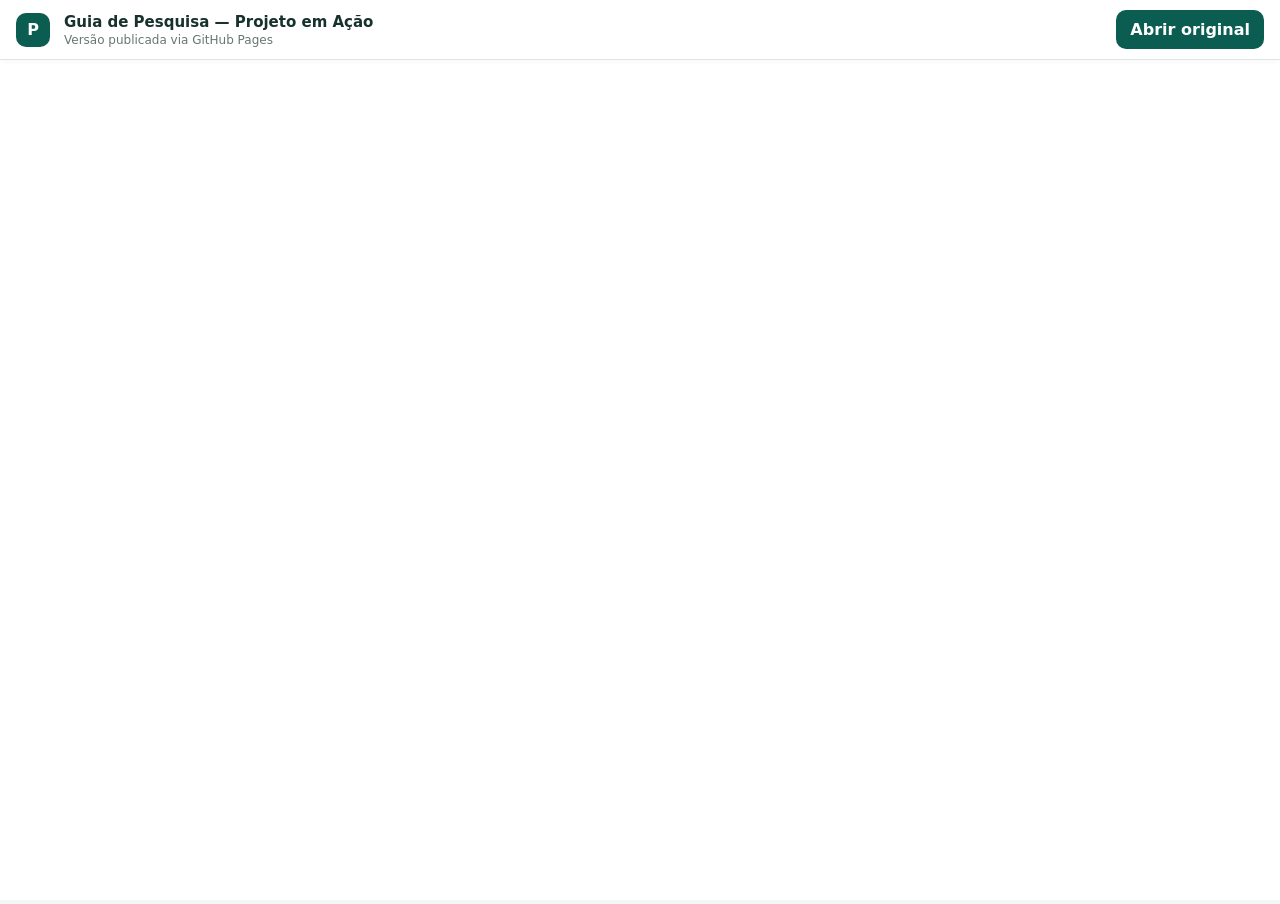
==== index.html @ f8f0bc51 "Replace legacy app with Projeto em Ação GitHub Pages shell" ====
<!doctype html>
<html lang="pt-BR">
<head>
  <meta charset="utf-8">
  <meta name="viewport" content="width=device-width,initial-scale=1,viewport-fit=cover">
  <meta name="theme-color" content="#0b2e2a">
  <title>Guia de Pesquisa — Projeto em Ação</title>
  <meta name="description" content="Guia de Pesquisa — Projeto em Ação">
  <style>
    :root{color-scheme:light;--bg:#f4f7f5;--ink:#17312d;--brand:#0b5d52;--line:#dce7e3}
    *{box-sizing:border-box}
    html,body{height:100%;margin:0}
    body{font-family:Inter,system-ui,-apple-system,BlinkMacSystemFont,"Segoe UI",sans-serif;background:var(--bg);color:var(--ink);overflow:hidden}
    .shell{height:100%;display:grid;grid-template-rows:auto 1fr}
    header{min-height:58px;background:#fff;border-bottom:1px solid var(--line);display:flex;align-items:center;gap:14px;padding:10px 16px;box-shadow:0 1px 6px #0000000a;z-index:2}
    .mark{width:34px;height:34px;border-radius:10px;background:var(--brand);display:grid;place-items:center;color:#fff;font-weight:800}
    .title{min-width:0;flex:1}.title strong{display:block;font-size:15px;line-height:1.2}.title span{display:block;font-size:12px;opacity:.66;margin-top:2px}
    .open{border:0;border-radius:10px;background:var(--brand);color:#fff;font-weight:700;padding:10px 14px;text-decoration:none;white-space:nowrap}
    .stage{position:relative;min-height:0;background:#fff}
    iframe{width:100%;height:100%;border:0;background:#fff}
    .fallback{position:absolute;inset:0;display:none;align-items:center;justify-content:center;padding:28px;background:var(--bg);text-align:center}
    .card{max-width:560px;background:white;border:1px solid var(--line);border-radius:18px;padding:26px;box-shadow:0 12px 34px #17312d12}
    .card h1{font-size:25px;margin:0 0 10px}.card p{line-height:1.55;margin:0 0 18px;opacity:.8}
    @media(max-width:640px){header{padding:8px 10px}.title span{display:none}.open{padding:9px 11px;font-size:13px}}
  </style>
</head>
<body>
  <main class="shell">
    <header>
      <div class="mark">P</div>
      <div class="title"><strong>Guia de Pesquisa — Projeto em Ação</strong><span>Versão publicada via GitHub Pages</span></div>
      <a class="open" href="https://script.google.com/macros/s/AKfycbyXJr1LRqzJmHjV60TDKE9nuV-oQXmneQwconqIdE7GBDyPEK2chJQpd2Ykpb0uBx2i/exec" target="_blank" rel="noopener">Abrir original</a>
    </header>
    <section class="stage">
      <iframe id="app" src="https://script.google.com/macros/s/AKfycbyXJr1LRqzJmHjV60TDKE9nuV-oQXmneQwconqIdE7GBDyPEK2chJQpd2Ykpb0uBx2i/exec" title="Guia de Pesquisa — Projeto em Ação" allow="clipboard-read; clipboard-write" referrerpolicy="strict-origin-when-cross-origin"></iframe>
      <div class="fallback" id="fallback">
        <div class="card">
          <h1>Guia de Pesquisa — Projeto em Ação</h1>
          <p>O navegador bloqueou a exibição incorporada do aplicativo original. Use o botão abaixo para abrir a versão ativa.</p>
          <a class="open" href="https://script.google.com/macros/s/AKfycbyXJr1LRqzJmHjV60TDKE9nuV-oQXmneQwconqIdE7GBDyPEK2chJQpd2Ykpb0uBx2i/exec" target="_blank" rel="noopener">Abrir o sistema</a>
        </div>
      </div>
    </section>
  </main>
  <script>
    const frame=document.getElementById('app');
    const fallback=document.getElementById('fallback');
    let loaded=false;
    frame.addEventListener('load',()=>{loaded=true;});
    setTimeout(()=>{if(!loaded) fallback.style.display='flex';},7000);
  </script>
</body>
</html>
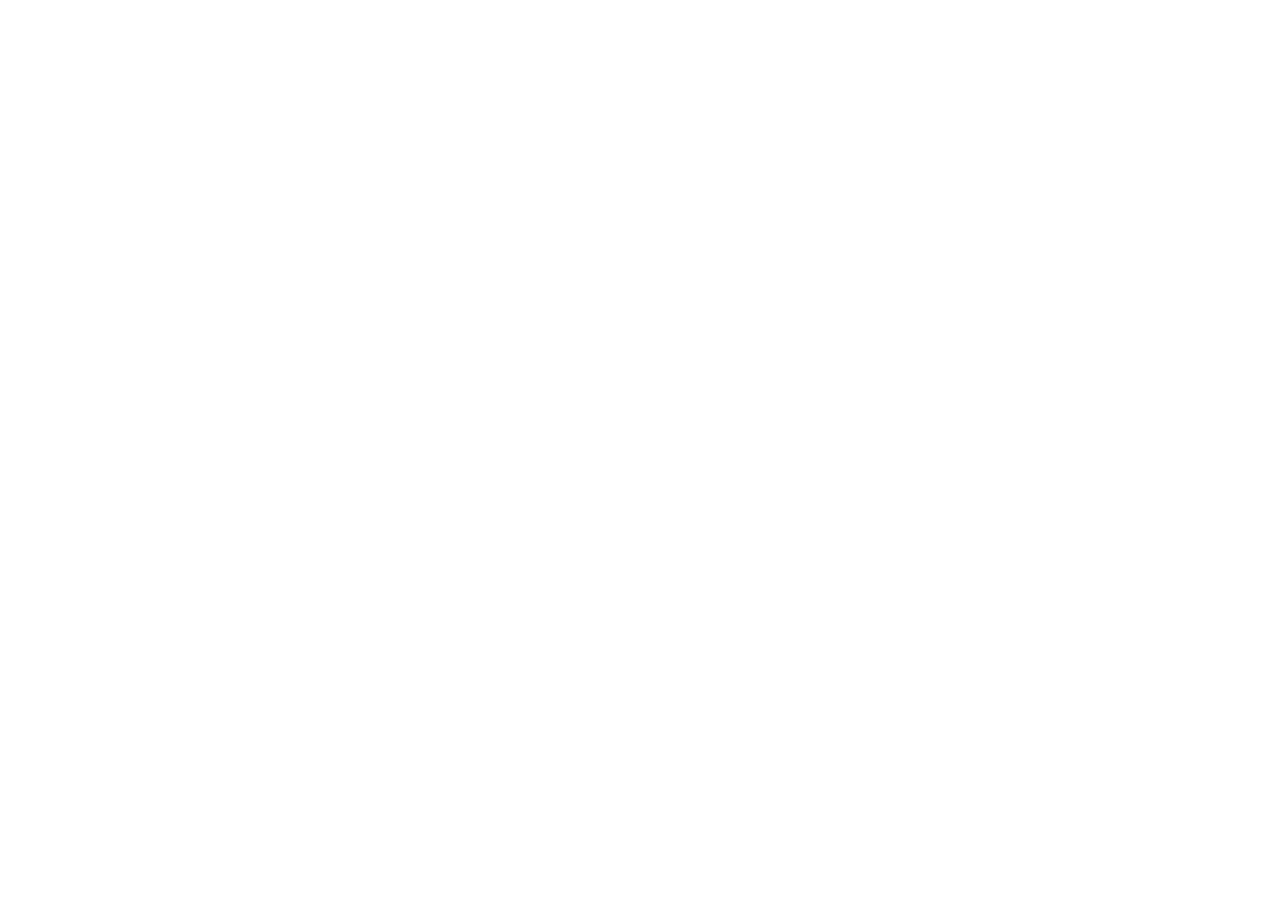
==== commit 2d0aa987: "Fix Apps Script embed by using direct redirect" ====
--- a/index.html
+++ b/index.html
@@ -1,53 +1,29 @@
 <!doctype html>
 <html lang="pt-BR">
 <head>
-  <meta charset="utf-8">
-  <meta name="viewport" content="width=device-width,initial-scale=1,viewport-fit=cover">
-  <meta name="theme-color" content="#0b2e2a">
-  <title>Guia de Pesquisa — Projeto em Ação</title>
-  <meta name="description" content="Guia de Pesquisa — Projeto em Ação">
-  <style>
-    :root{color-scheme:light;--bg:#f4f7f5;--ink:#17312d;--brand:#0b5d52;--line:#dce7e3}
-    *{box-sizing:border-box}
-    html,body{height:100%;margin:0}
-    body{font-family:Inter,system-ui,-apple-system,BlinkMacSystemFont,"Segoe UI",sans-serif;background:var(--bg);color:var(--ink);overflow:hidden}
-    .shell{height:100%;display:grid;grid-template-rows:auto 1fr}
-    header{min-height:58px;background:#fff;border-bottom:1px solid var(--line);display:flex;align-items:center;gap:14px;padding:10px 16px;box-shadow:0 1px 6px #0000000a;z-index:2}
-    .mark{width:34px;height:34px;border-radius:10px;background:var(--brand);display:grid;place-items:center;color:#fff;font-weight:800}
-    .title{min-width:0;flex:1}.title strong{display:block;font-size:15px;line-height:1.2}.title span{display:block;font-size:12px;opacity:.66;margin-top:2px}
-    .open{border:0;border-radius:10px;background:var(--brand);color:#fff;font-weight:700;padding:10px 14px;text-decoration:none;white-space:nowrap}
-    .stage{position:relative;min-height:0;background:#fff}
-    iframe{width:100%;height:100%;border:0;background:#fff}
-    .fallback{position:absolute;inset:0;display:none;align-items:center;justify-content:center;padding:28px;background:var(--bg);text-align:center}
-    .card{max-width:560px;background:white;border:1px solid var(--line);border-radius:18px;padding:26px;box-shadow:0 12px 34px #17312d12}
-    .card h1{font-size:25px;margin:0 0 10px}.card p{line-height:1.55;margin:0 0 18px;opacity:.8}
-    @media(max-width:640px){header{padding:8px 10px}.title span{display:none}.open{padding:9px 11px;font-size:13px}}
-  </style>
+<meta charset="utf-8">
+<meta name="viewport" content="width=device-width,initial-scale=1">
+<meta name="theme-color" content="#0b5d52">
+<title>Guia de Pesquisa — Projeto em Ação</title>
+<meta http-equiv="refresh" content="0; url=https://script.google.com/macros/s/AKfycbyXJr1LRqzJmHjV60TDKE9nuV-oQXmneQwconqIdE7GBDyPEK2chJQpd2Ykpb0uBx2i/exec">
+<style>
+html,body{height:100%;margin:0}
+body{display:grid;place-items:center;font-family:Inter,system-ui,-apple-system,"Segoe UI",sans-serif;background:#f4f7f5;color:#17312d}
+.card{max-width:620px;margin:24px;padding:30px;background:#fff;border:1px solid #dce7e3;border-radius:20px;box-shadow:0 16px 40px #17312d14;text-align:center}
+.logo{width:56px;height:56px;border-radius:16px;background:#0b5d52;color:#fff;display:grid;place-items:center;font-weight:900;font-size:24px;margin:0 auto 16px}
+h1{font-size:26px;margin:0 0 10px}p{line-height:1.55;opacity:.78}
+a{display:inline-block;margin-top:12px;padding:12px 18px;border-radius:11px;background:#0b5d52;color:#fff;text-decoration:none;font-weight:800}
+small{display:block;margin-top:16px;opacity:.55}
+</style>
+<script>window.location.replace("https://script.google.com/macros/s/AKfycbyXJr1LRqzJmHjV60TDKE9nuV-oQXmneQwconqIdE7GBDyPEK2chJQpd2Ykpb0uBx2i/exec");</script>
 </head>
 <body>
-  <main class="shell">
-    <header>
-      <div class="mark">P</div>
-      <div class="title"><strong>Guia de Pesquisa — Projeto em Ação</strong><span>Versão publicada via GitHub Pages</span></div>
-      <a class="open" href="https://script.google.com/macros/s/AKfycbyXJr1LRqzJmHjV60TDKE9nuV-oQXmneQwconqIdE7GBDyPEK2chJQpd2Ykpb0uBx2i/exec" target="_blank" rel="noopener">Abrir original</a>
-    </header>
-    <section class="stage">
-      <iframe id="app" src="https://script.google.com/macros/s/AKfycbyXJr1LRqzJmHjV60TDKE9nuV-oQXmneQwconqIdE7GBDyPEK2chJQpd2Ykpb0uBx2i/exec" title="Guia de Pesquisa — Projeto em Ação" allow="clipboard-read; clipboard-write" referrerpolicy="strict-origin-when-cross-origin"></iframe>
-      <div class="fallback" id="fallback">
-        <div class="card">
-          <h1>Guia de Pesquisa — Projeto em Ação</h1>
-          <p>O navegador bloqueou a exibição incorporada do aplicativo original. Use o botão abaixo para abrir a versão ativa.</p>
-          <a class="open" href="https://script.google.com/macros/s/AKfycbyXJr1LRqzJmHjV60TDKE9nuV-oQXmneQwconqIdE7GBDyPEK2chJQpd2Ykpb0uBx2i/exec" target="_blank" rel="noopener">Abrir o sistema</a>
-        </div>
-      </div>
-    </section>
-  </main>
-  <script>
-    const frame=document.getElementById('app');
-    const fallback=document.getElementById('fallback');
-    let loaded=false;
-    frame.addEventListener('load',()=>{loaded=true;});
-    setTimeout(()=>{if(!loaded) fallback.style.display='flex';},7000);
-  </script>
+<div class="card">
+<div class="logo">P</div>
+<h1>Guia de Pesquisa — Projeto em Ação</h1>
+<p>Redirecionando para o sistema ativo...</p>
+<a href="https://script.google.com/macros/s/AKfycbyXJr1LRqzJmHjV60TDKE9nuV-oQXmneQwconqIdE7GBDyPEK2chJQpd2Ykpb0uBx2i/exec">Abrir agora</a>
+<small>O redirecionamento evita o bloqueio de segurança do Google Apps Script em iframe.</small>
+</div>
 </body>
 </html>
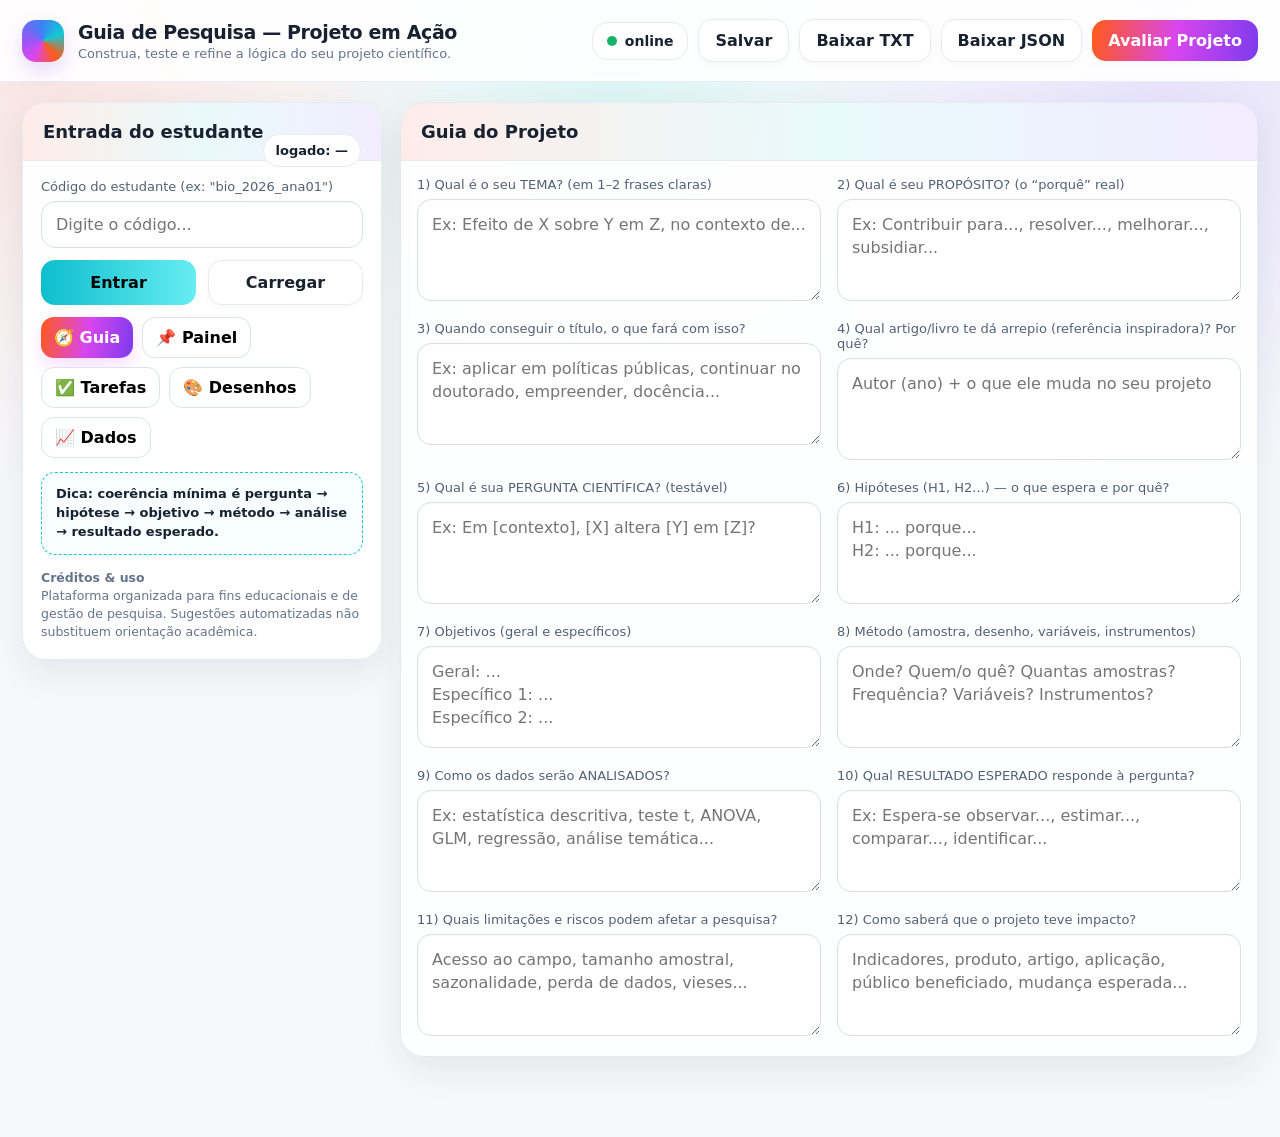
==== commit 0f000e3b: "Rebuild Estatística as native Projeto em Ação app" ====
--- a/index.html
+++ b/index.html
@@ -3,27 +3,352 @@
 <head>
 <meta charset="utf-8">
 <meta name="viewport" content="width=device-width,initial-scale=1">
-<meta name="theme-color" content="#0b5d52">
+<meta name="theme-color" content="#ffffff">
 <title>Guia de Pesquisa — Projeto em Ação</title>
-<meta http-equiv="refresh" content="0; url=https://script.google.com/macros/s/AKfycbyXJr1LRqzJmHjV60TDKE9nuV-oQXmneQwconqIdE7GBDyPEK2chJQpd2Ykpb0uBx2i/exec">
 <style>
-html,body{height:100%;margin:0}
-body{display:grid;place-items:center;font-family:Inter,system-ui,-apple-system,"Segoe UI",sans-serif;background:#f4f7f5;color:#17312d}
-.card{max-width:620px;margin:24px;padding:30px;background:#fff;border:1px solid #dce7e3;border-radius:20px;box-shadow:0 16px 40px #17312d14;text-align:center}
-.logo{width:56px;height:56px;border-radius:16px;background:#0b5d52;color:#fff;display:grid;place-items:center;font-weight:900;font-size:24px;margin:0 auto 16px}
-h1{font-size:26px;margin:0 0 10px}p{line-height:1.55;opacity:.78}
-a{display:inline-block;margin-top:12px;padding:12px 18px;border-radius:11px;background:#0b5d52;color:#fff;text-decoration:none;font-weight:800}
-small{display:block;margin-top:16px;opacity:.55}
+:root{
+  --bg:#f7f8fb;--panel:#fff;--ink:#17212f;--muted:#64748b;--line:#e7eaf0;
+  --cyan:#13c7d3;--cyan2:#64edf3;--orange:#ff5a17;--pink:#d946ef;--purple:#7c3aed;
+  --green:#17b26a;--shadow:0 14px 34px rgba(31,41,55,.08);
+}
+*{box-sizing:border-box}
+html{scroll-behavior:smooth}
+body{margin:0;font-family:Inter,ui-sans-serif,system-ui,-apple-system,BlinkMacSystemFont,"Segoe UI",sans-serif;background:
+radial-gradient(circle at 4% 7%,rgba(255,130,100,.16),transparent 25%),
+radial-gradient(circle at 48% 8%,rgba(64,224,208,.15),transparent 26%),
+radial-gradient(circle at 91% 8%,rgba(132,94,247,.14),transparent 25%),
+var(--bg);color:var(--ink)}
+button,input,textarea{font:inherit}
+button{cursor:pointer}
+header{
+  position:sticky;top:0;z-index:20;display:flex;align-items:center;gap:14px;min-height:82px;padding:14px max(22px,calc((100vw - 1360px)/2));
+  background:rgba(255,255,255,.91);backdrop-filter:blur(16px);border-bottom:1px solid rgba(231,234,240,.9)
+}
+.brand{display:flex;align-items:center;gap:14px;min-width:0;flex:1}
+.logo{width:42px;height:42px;border-radius:14px;background:conic-gradient(from 140deg,var(--orange),var(--pink),#8b5cf6,#3b82f6,var(--cyan),var(--orange));box-shadow:0 8px 20px rgba(124,58,237,.18)}
+.brand h1{font-size:19px;margin:0;font-weight:800;letter-spacing:-.02em}.brand p{margin:3px 0 0;color:var(--muted);font-size:13px}
+.top-actions{display:flex;align-items:center;gap:10px;flex-wrap:wrap;justify-content:flex-end}
+.status{display:flex;align-items:center;gap:8px;border:1px solid var(--line);background:#fff;padding:10px 14px;border-radius:16px;font-weight:700;font-size:14px}
+.dot{width:10px;height:10px;border-radius:50%;background:var(--green)}
+.btn{border:1px solid var(--line);background:#fff;color:var(--ink);padding:11px 16px;border-radius:14px;font-weight:800;box-shadow:0 2px 8px rgba(15,23,42,.03)}
+.btn:hover{transform:translateY(-1px)}
+.btn.primary{border:0;color:#fff;background:linear-gradient(100deg,var(--orange),var(--pink),var(--purple))}
+.container{max-width:1360px;margin:20px auto;padding:0 22px 60px}
+.grid{display:grid;grid-template-columns:360px 1fr;gap:18px;align-items:start}
+.card{background:rgba(255,255,255,.94);border:1px solid var(--line);border-radius:24px;box-shadow:var(--shadow);overflow:hidden}
+.card-h{padding:18px 20px;font-size:18px;font-weight:850;background:linear-gradient(90deg,rgba(255,109,79,.12),rgba(57,219,227,.11),rgba(139,92,246,.11));border-bottom:1px solid var(--line)}
+.sidebar{position:sticky;top:102px}
+.sidebar-body{padding:18px}
+label{display:block;font-size:13px;color:#526174;margin:0 0 7px}
+input[type=text],textarea{
+  width:100%;border:1px solid #d9dee8;border-radius:14px;background:#fff;color:#263244;padding:13px 14px;outline:none;transition:.2s;box-shadow:inset 0 1px 2px rgba(15,23,42,.02)
+}
+input[type=text]:focus,textarea:focus{border-color:#67dfe7;box-shadow:0 0 0 4px rgba(19,199,211,.11)}
+textarea{min-height:102px;resize:vertical;line-height:1.45}
+.row{display:grid;grid-template-columns:1fr 1fr;gap:12px}
+.entry-actions{display:grid;grid-template-columns:1fr 1fr;gap:12px;margin-top:12px}
+.enter{border:0;border-radius:14px;background:linear-gradient(90deg,#0ebecd,#66edf2);font-weight:900;padding:13px}
+.nav{display:flex;gap:9px;flex-wrap:wrap;margin-top:12px}
+.nav button{border:1px solid #dce2eb;background:#fff;border-radius:13px;padding:10px 13px;font-weight:800}
+.nav button.active{border:0;color:white;background:linear-gradient(100deg,var(--orange),var(--pink),var(--purple));box-shadow:0 8px 18px rgba(217,70,239,.18)}
+.tip{margin-top:14px;padding:12px 14px;border:1px dashed #16c7d4;border-radius:14px;background:#f8feff;font-size:13px;font-weight:750;line-height:1.45}
+.credits{margin-top:14px;font-size:12.5px;line-height:1.45;color:var(--muted)}
+.logged{display:inline-flex;align-items:center;border:1px solid var(--line);background:#fff;border-radius:16px;padding:8px 12px;font-weight:800;font-size:13px;float:right;margin-top:-8px}
+.content{min-height:700px}
+.tab{display:none}.tab.active{display:block}
+.guide{padding:16px}
+.form-grid{display:grid;grid-template-columns:1fr 1fr;gap:16px}
+.field{padding:0}
+.field label{font-size:13px}
+.field label b{color:#263244}
+.panel-wrap{padding:18px}
+.kpis{display:grid;grid-template-columns:repeat(4,1fr);gap:12px}
+.kpi{border:1px solid var(--line);border-radius:18px;padding:16px;background:#fff}
+.kpi strong{display:block;font-size:28px}.kpi span{font-size:12px;color:var(--muted);font-weight:700}
+.progress{height:10px;background:#edf1f5;border-radius:99px;overflow:hidden;margin-top:10px}.progress>i{display:block;height:100%;width:0;background:linear-gradient(90deg,var(--cyan),var(--purple));border-radius:99px}
+.section-title{font-size:17px;font-weight:850;margin:22px 0 10px}
+.feedback{display:grid;gap:9px}
+.feedback div{border:1px solid var(--line);border-radius:14px;padding:12px 14px;background:#fff;line-height:1.45}
+.feedback .ok{border-color:#b7ead2;background:#f6fffa}.feedback .warn{border-color:#ffd4c2;background:#fff9f6}
+.tasks{padding:18px;display:grid;gap:10px}
+.task{display:flex;gap:12px;align-items:flex-start;padding:12px 14px;border:1px solid var(--line);border-radius:15px;background:#fff}
+.task input{margin-top:3px;width:18px;height:18px}
+.task small{display:block;color:var(--muted);margin-top:3px}
+.draw{padding:18px}
+.canvas-wrap{border:1px solid var(--line);border-radius:18px;overflow:hidden;background:white}
+canvas{display:block;width:100%;height:520px;touch-action:none}
+.tools{display:flex;gap:10px;flex-wrap:wrap;margin-bottom:12px}
+.tools input[type=color]{width:44px;height:42px;border:1px solid var(--line);border-radius:12px;background:white;padding:4px}
+.data{padding:18px}
+pre{white-space:pre-wrap;word-break:break-word;background:#0f172a;color:#e2e8f0;border-radius:16px;padding:16px;min-height:320px;max-height:520px;overflow:auto;font-size:12.5px}
+.note{font-size:13px;color:var(--muted);line-height:1.5}
+.toast{position:fixed;right:22px;bottom:22px;z-index:50;background:#111827;color:#fff;padding:12px 16px;border-radius:13px;box-shadow:var(--shadow);opacity:0;transform:translateY(8px);pointer-events:none;transition:.25s}
+.toast.show{opacity:1;transform:translateY(0)}
+@media(max-width:980px){header{align-items:flex-start}.grid{grid-template-columns:1fr}.sidebar{position:static}.form-grid{grid-template-columns:1fr}.kpis{grid-template-columns:1fr 1fr}.top-actions{display:none}}
+@media(max-width:560px){.container{padding:0 10px 40px}.grid{gap:12px}.kpis{grid-template-columns:1fr}.row,.entry-actions{grid-template-columns:1fr}.brand p{display:none}.brand h1{font-size:16px}}
 </style>
-<script>window.location.replace("https://script.google.com/macros/s/AKfycbyXJr1LRqzJmHjV60TDKE9nuV-oQXmneQwconqIdE7GBDyPEK2chJQpd2Ykpb0uBx2i/exec");</script>
 </head>
 <body>
-<div class="card">
-<div class="logo">P</div>
-<h1>Guia de Pesquisa — Projeto em Ação</h1>
-<p>Redirecionando para o sistema ativo...</p>
-<a href="https://script.google.com/macros/s/AKfycbyXJr1LRqzJmHjV60TDKE9nuV-oQXmneQwconqIdE7GBDyPEK2chJQpd2Ykpb0uBx2i/exec">Abrir agora</a>
-<small>O redirecionamento evita o bloqueio de segurança do Google Apps Script em iframe.</small>
+<header>
+  <div class="brand">
+    <div class="logo" aria-hidden="true"></div>
+    <div><h1>Guia de Pesquisa — Projeto em Ação</h1><p>Construa, teste e refine a lógica do seu projeto científico.</p></div>
+  </div>
+  <div class="top-actions">
+    <div class="status"><span class="dot"></span> online</div>
+    <button class="btn" id="saveTop">Salvar</button>
+    <button class="btn" id="txtTop">Baixar TXT</button>
+    <button class="btn" id="jsonTop">Baixar JSON</button>
+    <button class="btn primary" id="evaluateTop">Avaliar Projeto</button>
+  </div>
+</header>
+
+<div class="container">
+  <div class="grid">
+    <aside class="card sidebar">
+      <div class="card-h">Entrada do estudante <span class="logged" id="logged">logado: —</span></div>
+      <div class="sidebar-body">
+        <label>Código do estudante (ex: "bio_2026_ana01")</label>
+        <input id="studentCode" type="text" placeholder="Digite o código...">
+        <div class="entry-actions">
+          <button class="enter" id="enterBtn">Entrar</button>
+          <button class="btn" id="loadBtn">Carregar</button>
+        </div>
+
+        <div class="nav" id="nav">
+          <button class="active" data-tab="guia">🧭 Guia</button>
+          <button data-tab="painel">📌 Painel</button>
+          <button data-tab="tarefas">✅ Tarefas</button>
+          <button data-tab="desenhos">🎨 Desenhos</button>
+          <button data-tab="dados">📈 Dados</button>
+        </div>
+
+        <div class="tip"><b>Dica:</b> coerência mínima é pergunta → hipótese → objetivo → método → análise → resultado esperado.</div>
+        <div class="credits"><b>Créditos & uso</b><br>Plataforma organizada para fins educacionais e de gestão de pesquisa. Sugestões automatizadas não substituem orientação acadêmica.</div>
+      </div>
+    </aside>
+
+    <main class="card content">
+      <section class="tab active" id="guia">
+        <div class="card-h">Guia do Projeto</div>
+        <div class="guide">
+          <div class="form-grid" id="formGrid"></div>
+        </div>
+      </section>
+
+      <section class="tab" id="painel">
+        <div class="card-h">Painel de coerência do projeto</div>
+        <div class="panel-wrap">
+          <div class="kpis">
+            <div class="kpi"><strong id="kComplete">0%</strong><span>preenchimento</span><div class="progress"><i id="pComplete"></i></div></div>
+            <div class="kpi"><strong id="kCore">0/6</strong><span>elos centrais</span></div>
+            <div class="kpi"><strong id="kTasks">0%</strong><span>tarefas concluídas</span></div>
+            <div class="kpi"><strong id="kWords">0</strong><span>palavras registradas</span></div>
+          </div>
+          <div class="section-title">Leitura automática</div>
+          <div class="feedback" id="feedback"></div>
+        </div>
+      </section>
+
+      <section class="tab" id="tarefas">
+        <div class="card-h">Tarefas do projeto</div>
+        <div class="tasks" id="taskList"></div>
+      </section>
+
+      <section class="tab" id="desenhos">
+        <div class="card-h">Desenhos e esquemas</div>
+        <div class="draw">
+          <div class="tools">
+            <input type="color" id="penColor" value="#17212f" title="Cor">
+            <button class="btn" id="clearCanvas">Limpar</button>
+            <button class="btn" id="saveDrawing">Salvar desenho</button>
+            <button class="btn" id="downloadDrawing">Baixar PNG</button>
+          </div>
+          <div class="canvas-wrap"><canvas id="canvas" width="1200" height="700"></canvas></div>
+          <p class="note">Use este espaço para fluxogramas, hipóteses, desenho amostral, relações entre variáveis ou mapas conceituais.</p>
+        </div>
+      </section>
+
+      <section class="tab" id="dados">
+        <div class="card-h">Dados do projeto</div>
+        <div class="data">
+          <div class="tools">
+            <button class="btn" id="copyJson">Copiar JSON</button>
+            <button class="btn" id="importJson">Importar JSON</button>
+            <input id="jsonFile" type="file" accept=".json,application/json" hidden>
+          </div>
+          <p class="note">Esta versão GitHub é independente do Apps Script. Os dados são salvos no navegador por código de estudante e também podem ser exportados/importados em JSON.</p>
+          <pre id="jsonPreview">{}</pre>
+        </div>
+      </section>
+    </main>
+  </div>
 </div>
+
+<div class="toast" id="toast"></div>
+
+<script>
+const fields = [
+  {id:"tema",label:"1) Qual é o seu TEMA? (em 1–2 frases claras)",ph:"Ex: Efeito de X sobre Y em Z, no contexto de..."},
+  {id:"proposito",label:"2) Qual é seu PROPÓSITO? (o “porquê” real)",ph:"Ex: Contribuir para..., resolver..., melhorar..., subsidiar..."},
+  {id:"depois",label:"3) Quando conseguir o título, o que fará com isso?",ph:"Ex: aplicar em políticas públicas, continuar no doutorado, empreender, docência..."},
+  {id:"referencia",label:"4) Qual artigo/livro te dá arrepio (referência inspiradora)? Por quê?",ph:"Autor (ano) + o que ele muda no seu projeto"},
+  {id:"pergunta",label:"5) Qual é sua PERGUNTA CIENTÍFICA? (testável)",ph:"Ex: Em [contexto], [X] altera [Y] em [Z]?"},
+  {id:"hipoteses",label:"6) Hipóteses (H1, H2...) — o que espera e por quê?",ph:"H1: ... porque...\nH2: ... porque..."},
+  {id:"objetivos",label:"7) Objetivos (geral e específicos)",ph:"Geral: ...\nEspecífico 1: ...\nEspecífico 2: ..."},
+  {id:"metodo",label:"8) Método (amostra, desenho, variáveis, instrumentos)",ph:"Onde? Quem/o quê? Quantas amostras? Frequência? Variáveis? Instrumentos?"},
+  {id:"analise",label:"9) Como os dados serão ANALISADOS?",ph:"Ex: estatística descritiva, teste t, ANOVA, GLM, regressão, análise temática..."},
+  {id:"resultado",label:"10) Qual RESULTADO ESPERADO responde à pergunta?",ph:"Ex: Espera-se observar..., estimar..., comparar..., identificar..."},
+  {id:"limitacoes",label:"11) Quais limitações e riscos podem afetar a pesquisa?",ph:"Acesso ao campo, tamanho amostral, sazonalidade, perda de dados, vieses..."},
+  {id:"impacto",label:"12) Como saberá que o projeto teve impacto?",ph:"Indicadores, produto, artigo, aplicação, público beneficiado, mudança esperada..."}
+];
+
+const tasks = [
+  ["Delimitar o tema","Escrever o fenômeno, a população/unidade de análise e o contexto."],
+  ["Formular pergunta testável","A pergunta deve permitir coleta e análise de evidências."],
+  ["Definir hipóteses","Cada hipótese deve ter direção/expectativa e justificativa."],
+  ["Alinhar objetivos","Os objetivos devem responder diretamente à pergunta científica."],
+  ["Descrever método","Amostra, desenho, variáveis, frequência e instrumentos precisam estar explícitos."],
+  ["Planejar análise","A análise deve conversar com o tipo de variável e a hipótese."],
+  ["Definir resultado esperado","O resultado esperado deve responder à pergunta sem antecipar conclusão como certeza."],
+  ["Registrar limitações","Antecipar riscos melhora a execução e a interpretação."]
+];
+
+const $ = s => document.querySelector(s);
+const $$ = s => [...document.querySelectorAll(s)];
+const toast = msg => { const t=$("#toast"); t.textContent=msg; t.classList.add("show"); setTimeout(()=>t.classList.remove("show"),1800); };
+const key = code => "projeto-em-acao::"+code.trim().toLowerCase();
+let currentCode = localStorage.getItem("pea:lastCode") || "";
+let drawDirty = false;
+
+function buildForm(){
+  const g=$("#formGrid");
+  g.innerHTML=fields.map(f=>`<div class="field"><label for="${f.id}">${f.label}</label><textarea id="${f.id}" data-field="${f.id}" placeholder="${f.ph}"></textarea></div>`).join("");
+  $$("[data-field]").forEach(el=>el.addEventListener("input",()=>{refresh(); autosave();}));
+}
+function buildTasks(){
+  $("#taskList").innerHTML=tasks.map((t,i)=>`<label class="task"><input type="checkbox" data-task="${i}"><span><b>${t[0]}</b><small>${t[1]}</small></span></label>`).join("");
+  $$("[data-task]").forEach(el=>el.addEventListener("change",()=>{refresh(); autosave();}));
+}
+function getProject(){
+  const data={version:2,studentCode:currentCode,updatedAt:new Date().toISOString(),fields:{},tasks:[],drawing:null};
+  fields.forEach(f=>data.fields[f.id]=$("#"+f.id)?.value?.trim()||"");
+  $$("[data-task]").forEach(el=>data.tasks.push(!!el.checked));
+  const saved=currentCode?JSON.parse(localStorage.getItem(key(currentCode))||"null"):null;
+  data.drawing = drawDirty ? $("#canvas").toDataURL("image/png") : (saved?.drawing||null);
+  return data;
+}
+function applyProject(data){
+  fields.forEach(f=>$("#"+f.id).value=data?.fields?.[f.id]||"");
+  $$("[data-task]").forEach((el,i)=>el.checked=!!data?.tasks?.[i]);
+  if(data?.drawing) loadDrawing(data.drawing); else clearCanvas(false);
+  refresh();
+}
+function save(show=true){
+  if(!currentCode){toast("Digite um código e clique em Entrar.");return false;}
+  localStorage.setItem(key(currentCode),JSON.stringify(getProject()));
+  localStorage.setItem("pea:lastCode",currentCode);
+  drawDirty=false;
+  if(show) toast("Projeto salvo neste navegador.");
+  refresh();
+  return true;
+}
+let autoTimer;
+function autosave(){clearTimeout(autoTimer);autoTimer=setTimeout(()=>{if(currentCode) save(false)},700);}
+function enter(){
+  const c=$("#studentCode").value.trim();
+  if(!c){toast("Digite o código do estudante.");return}
+  currentCode=c; localStorage.setItem("pea:lastCode",c); $("#logged").textContent="logado: "+c;
+  const raw=localStorage.getItem(key(c));
+  if(raw) applyProject(JSON.parse(raw)); else {applyProject({}); save(false);}
+  toast(raw?"Projeto carregado.":"Novo projeto iniciado.");
+}
+function load(){
+  const c=$("#studentCode").value.trim()||currentCode;
+  if(!c){toast("Informe o código.");return}
+  const raw=localStorage.getItem(key(c));
+  if(!raw){toast("Nenhum projeto salvo com esse código.");return}
+  currentCode=c; $("#studentCode").value=c; $("#logged").textContent="logado: "+c; applyProject(JSON.parse(raw)); toast("Projeto carregado.");
+}
+function download(name,content,type){
+  const a=document.createElement("a");a.href=URL.createObjectURL(new Blob([content],{type}));a.download=name;a.click();setTimeout(()=>URL.revokeObjectURL(a.href),1500)
+}
+function asText(d){
+  let s="GUIA DE PESQUISA — PROJETO EM AÇÃO\nCódigo: "+(d.studentCode||"—")+"\nAtualizado: "+d.updatedAt+"\n\n";
+  fields.forEach(f=>s+=f.label+"\n"+(d.fields[f.id]||"[não preenchido]")+"\n\n");
+  s+="TAREFAS\n"; tasks.forEach((t,i)=>s+=(d.tasks[i]?"[x] ":"[ ] ")+t[0]+"\n"); return s;
+}
+function evaluate(showToast=true){
+  const d=getProject(), vals=d.fields, fb=[];
+  const filled=fields.filter(f=>(vals[f.id]||"").length>=12).length;
+  const core=["pergunta","hipoteses","objetivos","metodo","analise","resultado"];
+  const coreOk=core.filter(k=>(vals[k]||"").length>=12).length;
+  const pct=Math.round(filled/fields.length*100);
+  if(!vals.pergunta) fb.push(["warn","A pergunta científica ainda não está definida. Ela é o eixo do restante do projeto."]);
+  if(vals.pergunta && !/[?]$/.test(vals.pergunta.trim())) fb.push(["warn","Sua pergunta científica não termina com “?”. Vale revisar se está realmente formulada como pergunta."]);
+  if(!vals.hipoteses) fb.push(["warn","As hipóteses ainda não foram registradas."]);
+  if(vals.hipoteses && !/porque|pois|devido|esper/i.test(vals.hipoteses)) fb.push(["warn","As hipóteses aparecem sem justificativa explícita. Explique por que espera cada resultado."]);
+  if(!vals.objetivos) fb.push(["warn","Os objetivos ainda não estão definidos."]);
+  if(!vals.metodo) fb.push(["warn","Sem método descrito ainda não é possível verificar se a pergunta é testável na prática."]);
+  if(vals.metodo && vals.metodo.length<60) fb.push(["warn","O método está muito curto. Procure explicitar amostra, desenho, variáveis, frequência e instrumentos."]);
+  if(!vals.analise) fb.push(["warn","Falta dizer como os dados serão analisados."]);
+  if(!vals.resultado) fb.push(["warn","Falta formular o resultado esperado ligado diretamente à pergunta."]);
+  if(coreOk===6) fb.push(["ok","Os seis elos centrais estão preenchidos: pergunta, hipótese, objetivo, método, análise e resultado esperado. Agora refine a coerência entre eles."]);
+  if(pct===100) fb.push(["ok","Todos os campos do guia estão preenchidos. O próximo passo é revisar precisão, viabilidade e consistência científica."]);
+  if(!fb.length) fb.push(["ok","Bom começo. Continue preenchendo o guia para liberar uma avaliação mais completa."]);
+  $("#feedback").innerHTML=fb.map(x=>`<div class="${x[0]}">${x[1]}</div>`).join("");
+  showTab("painel"); refresh(false);
+  if(showToast) toast("Avaliação atualizada.");
+}
+function refresh(updateFeedback=true){
+  const d=getProject(), vals=d.fields;
+  const filled=fields.filter(f=>(vals[f.id]||"").length>=12).length;
+  const pct=Math.round(filled/fields.length*100);
+  const core=["pergunta","hipoteses","objetivos","metodo","analise","resultado"];
+  const coreOk=core.filter(k=>(vals[k]||"").length>=12).length;
+  const done=d.tasks.filter(Boolean).length;
+  const words=Object.values(vals).join(" ").trim().split(/\s+/).filter(Boolean).length;
+  $("#kComplete").textContent=pct+"%"; $("#pComplete").style.width=pct+"%";
+  $("#kCore").textContent=coreOk+"/6"; $("#kTasks").textContent=Math.round(done/tasks.length*100)+"%"; $("#kWords").textContent=words;
+  $("#jsonPreview").textContent=JSON.stringify(d,null,2);
+  if(updateFeedback && !$("#feedback").children.length) evaluate(false);
+}
+function showTab(id){
+  $$(".tab").forEach(x=>x.classList.toggle("active",x.id===id));
+  $$("#nav button").forEach(x=>x.classList.toggle("active",x.dataset.tab===id));
+  if(id==="dados") refresh(false);
+}
+$("#nav").addEventListener("click",e=>{const b=e.target.closest("button[data-tab]");if(b)showTab(b.dataset.tab)});
+$("#enterBtn").onclick=enter; $("#loadBtn").onclick=load;
+$("#saveTop").onclick=()=>save(true);
+$("#txtTop").onclick=()=>{const d=getProject();download((currentCode||"projeto")+".txt",asText(d),"text/plain;charset=utf-8")};
+$("#jsonTop").onclick=()=>{const d=getProject();download((currentCode||"projeto")+".json",JSON.stringify(d,null,2),"application/json")};
+$("#evaluateTop").onclick=()=>evaluate(true);
+
+buildForm(); buildTasks();
+
+if(currentCode){$("#studentCode").value=currentCode; $("#logged").textContent="logado: "+currentCode; const r=localStorage.getItem(key(currentCode)); if(r) applyProject(JSON.parse(r));}
+refresh(false);
+
+// desenho
+const canvas=$("#canvas"), ctx=canvas.getContext("2d"); let drawing=false,last=null;
+function canvasPoint(ev){
+  const r=canvas.getBoundingClientRect(), p=ev.touches?.[0]||ev;
+  return {x:(p.clientX-r.left)*(canvas.width/r.width),y:(p.clientY-r.top)*(canvas.height/r.height)}
+}
+function start(ev){drawing=true;last=canvasPoint(ev);ev.preventDefault()}
+function move(ev){if(!drawing)return;const p=canvasPoint(ev);ctx.strokeStyle=$("#penColor").value;ctx.lineWidth=4;ctx.lineCap="round";ctx.beginPath();ctx.moveTo(last.x,last.y);ctx.lineTo(p.x,p.y);ctx.stroke();last=p;drawDirty=true;ev.preventDefault()}
+function end(){drawing=false;last=null;autosave()}
+canvas.addEventListener("pointerdown",start);canvas.addEventListener("pointermove",move);window.addEventListener("pointerup",end);
+function clearCanvas(mark=true){ctx.fillStyle="#ffffff";ctx.fillRect(0,0,canvas.width,canvas.height);if(mark)drawDirty=true}
+function loadDrawing(src){const im=new Image();im.onload=()=>{clearCanvas(false);ctx.drawImage(im,0,0,canvas.width,canvas.height);drawDirty=false};im.src=src}
+clearCanvas(false);
+$("#clearCanvas").onclick=()=>{clearCanvas(true);autosave();toast("Desenho limpo.")};
+$("#saveDrawing").onclick=()=>{drawDirty=true;save(true)};
+$("#downloadDrawing").onclick=()=>{const a=document.createElement("a");a.href=canvas.toDataURL("image/png");a.download=(currentCode||"desenho")+".png";a.click()};
+$("#copyJson").onclick=async()=>{await navigator.clipboard.writeText(JSON.stringify(getProject(),null,2));toast("JSON copiado.")};
+$("#importJson").onclick=()=>$("#jsonFile").click();
+$("#jsonFile").onchange=async e=>{const file=e.target.files[0];if(!file)return;try{const d=JSON.parse(await file.text());if(d.studentCode){currentCode=d.studentCode;$("#studentCode").value=currentCode;$("#logged").textContent="logado: "+currentCode}applyProject(d);save(false);toast("JSON importado.")}catch{toast("JSON inválido.")}e.target.value=""};
+</script>
 </body>
 </html>
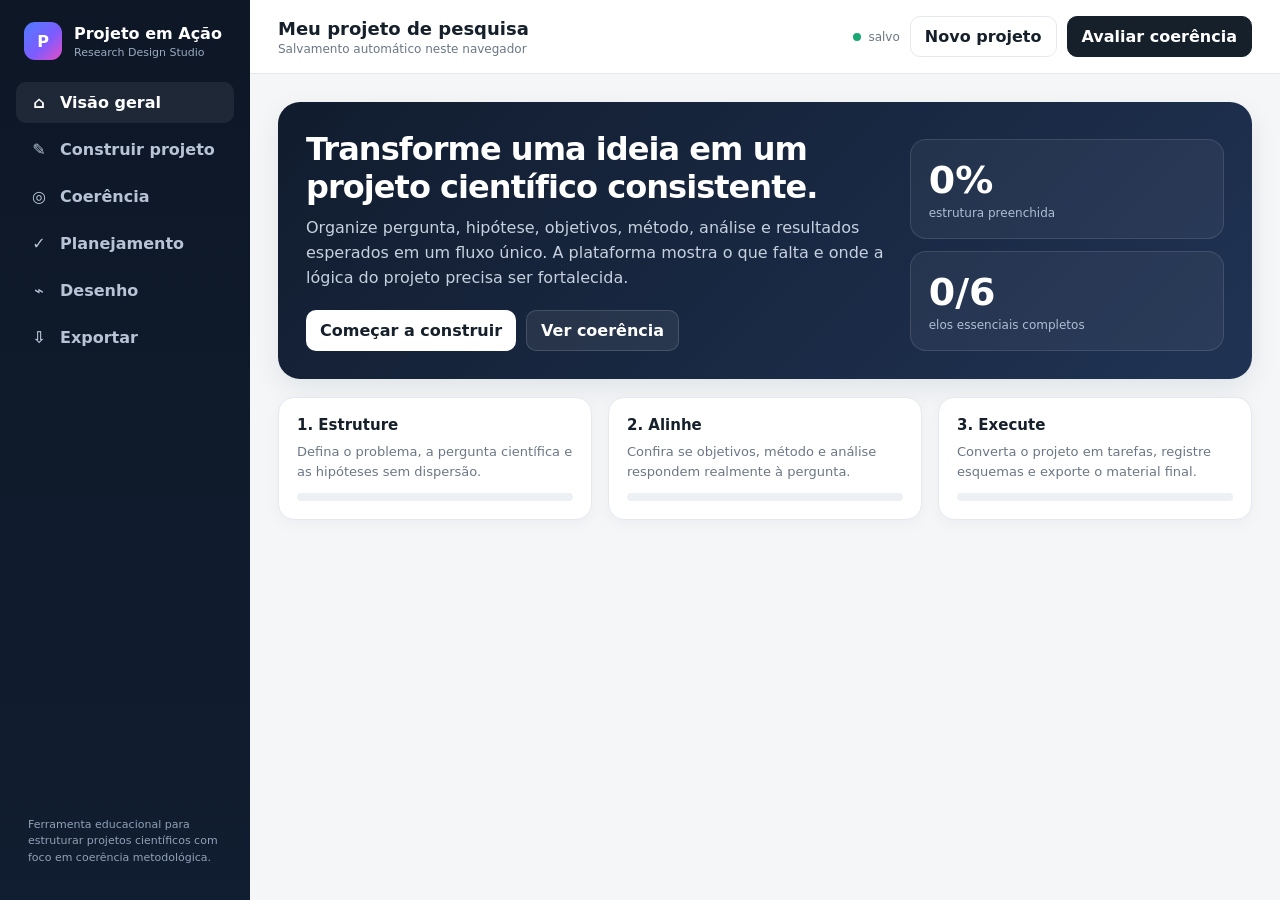
==== commit 6c4b3720: "Redesign Projeto em Ação with professional research workflow" ====
--- a/index.html
+++ b/index.html
@@ -3,352 +3,346 @@
 <head>
 <meta charset="utf-8">
 <meta name="viewport" content="width=device-width,initial-scale=1">
-<meta name="theme-color" content="#ffffff">
-<title>Guia de Pesquisa — Projeto em Ação</title>
+<meta name="theme-color" content="#0b1220">
+<title>Projeto em Ação</title>
 <style>
 :root{
-  --bg:#f7f8fb;--panel:#fff;--ink:#17212f;--muted:#64748b;--line:#e7eaf0;
-  --cyan:#13c7d3;--cyan2:#64edf3;--orange:#ff5a17;--pink:#d946ef;--purple:#7c3aed;
-  --green:#17b26a;--shadow:0 14px 34px rgba(31,41,55,.08);
+  --bg:#f4f6f8;--panel:#ffffff;--ink:#15202b;--muted:#6b7785;--line:#e5e9ef;
+  --nav:#0d1726;--nav2:#111d30;--accent:#4f7cff;--accent2:#7c5cff;--good:#19a974;
+  --warn:#e58a00;--bad:#d1495b;--shadow:0 10px 28px rgba(16,24,40,.08);
 }
 *{box-sizing:border-box}
-html{scroll-behavior:smooth}
-body{margin:0;font-family:Inter,ui-sans-serif,system-ui,-apple-system,BlinkMacSystemFont,"Segoe UI",sans-serif;background:
-radial-gradient(circle at 4% 7%,rgba(255,130,100,.16),transparent 25%),
-radial-gradient(circle at 48% 8%,rgba(64,224,208,.15),transparent 26%),
-radial-gradient(circle at 91% 8%,rgba(132,94,247,.14),transparent 25%),
-var(--bg);color:var(--ink)}
+html,body{margin:0;min-height:100%;font-family:Inter,ui-sans-serif,system-ui,-apple-system,BlinkMacSystemFont,"Segoe UI",sans-serif;background:var(--bg);color:var(--ink)}
 button,input,textarea{font:inherit}
 button{cursor:pointer}
-header{
-  position:sticky;top:0;z-index:20;display:flex;align-items:center;gap:14px;min-height:82px;padding:14px max(22px,calc((100vw - 1360px)/2));
-  background:rgba(255,255,255,.91);backdrop-filter:blur(16px);border-bottom:1px solid rgba(231,234,240,.9)
-}
-.brand{display:flex;align-items:center;gap:14px;min-width:0;flex:1}
-.logo{width:42px;height:42px;border-radius:14px;background:conic-gradient(from 140deg,var(--orange),var(--pink),#8b5cf6,#3b82f6,var(--cyan),var(--orange));box-shadow:0 8px 20px rgba(124,58,237,.18)}
-.brand h1{font-size:19px;margin:0;font-weight:800;letter-spacing:-.02em}.brand p{margin:3px 0 0;color:var(--muted);font-size:13px}
-.top-actions{display:flex;align-items:center;gap:10px;flex-wrap:wrap;justify-content:flex-end}
-.status{display:flex;align-items:center;gap:8px;border:1px solid var(--line);background:#fff;padding:10px 14px;border-radius:16px;font-weight:700;font-size:14px}
-.dot{width:10px;height:10px;border-radius:50%;background:var(--green)}
-.btn{border:1px solid var(--line);background:#fff;color:var(--ink);padding:11px 16px;border-radius:14px;font-weight:800;box-shadow:0 2px 8px rgba(15,23,42,.03)}
-.btn:hover{transform:translateY(-1px)}
-.btn.primary{border:0;color:#fff;background:linear-gradient(100deg,var(--orange),var(--pink),var(--purple))}
-.container{max-width:1360px;margin:20px auto;padding:0 22px 60px}
-.grid{display:grid;grid-template-columns:360px 1fr;gap:18px;align-items:start}
-.card{background:rgba(255,255,255,.94);border:1px solid var(--line);border-radius:24px;box-shadow:var(--shadow);overflow:hidden}
-.card-h{padding:18px 20px;font-size:18px;font-weight:850;background:linear-gradient(90deg,rgba(255,109,79,.12),rgba(57,219,227,.11),rgba(139,92,246,.11));border-bottom:1px solid var(--line)}
-.sidebar{position:sticky;top:102px}
-.sidebar-body{padding:18px}
-label{display:block;font-size:13px;color:#526174;margin:0 0 7px}
-input[type=text],textarea{
-  width:100%;border:1px solid #d9dee8;border-radius:14px;background:#fff;color:#263244;padding:13px 14px;outline:none;transition:.2s;box-shadow:inset 0 1px 2px rgba(15,23,42,.02)
-}
-input[type=text]:focus,textarea:focus{border-color:#67dfe7;box-shadow:0 0 0 4px rgba(19,199,211,.11)}
-textarea{min-height:102px;resize:vertical;line-height:1.45}
-.row{display:grid;grid-template-columns:1fr 1fr;gap:12px}
-.entry-actions{display:grid;grid-template-columns:1fr 1fr;gap:12px;margin-top:12px}
-.enter{border:0;border-radius:14px;background:linear-gradient(90deg,#0ebecd,#66edf2);font-weight:900;padding:13px}
-.nav{display:flex;gap:9px;flex-wrap:wrap;margin-top:12px}
-.nav button{border:1px solid #dce2eb;background:#fff;border-radius:13px;padding:10px 13px;font-weight:800}
-.nav button.active{border:0;color:white;background:linear-gradient(100deg,var(--orange),var(--pink),var(--purple));box-shadow:0 8px 18px rgba(217,70,239,.18)}
-.tip{margin-top:14px;padding:12px 14px;border:1px dashed #16c7d4;border-radius:14px;background:#f8feff;font-size:13px;font-weight:750;line-height:1.45}
-.credits{margin-top:14px;font-size:12.5px;line-height:1.45;color:var(--muted)}
-.logged{display:inline-flex;align-items:center;border:1px solid var(--line);background:#fff;border-radius:16px;padding:8px 12px;font-weight:800;font-size:13px;float:right;margin-top:-8px}
-.content{min-height:700px}
-.tab{display:none}.tab.active{display:block}
-.guide{padding:16px}
-.form-grid{display:grid;grid-template-columns:1fr 1fr;gap:16px}
-.field{padding:0}
-.field label{font-size:13px}
-.field label b{color:#263244}
-.panel-wrap{padding:18px}
-.kpis{display:grid;grid-template-columns:repeat(4,1fr);gap:12px}
-.kpi{border:1px solid var(--line);border-radius:18px;padding:16px;background:#fff}
-.kpi strong{display:block;font-size:28px}.kpi span{font-size:12px;color:var(--muted);font-weight:700}
-.progress{height:10px;background:#edf1f5;border-radius:99px;overflow:hidden;margin-top:10px}.progress>i{display:block;height:100%;width:0;background:linear-gradient(90deg,var(--cyan),var(--purple));border-radius:99px}
-.section-title{font-size:17px;font-weight:850;margin:22px 0 10px}
-.feedback{display:grid;gap:9px}
-.feedback div{border:1px solid var(--line);border-radius:14px;padding:12px 14px;background:#fff;line-height:1.45}
-.feedback .ok{border-color:#b7ead2;background:#f6fffa}.feedback .warn{border-color:#ffd4c2;background:#fff9f6}
-.tasks{padding:18px;display:grid;gap:10px}
-.task{display:flex;gap:12px;align-items:flex-start;padding:12px 14px;border:1px solid var(--line);border-radius:15px;background:#fff}
-.task input{margin-top:3px;width:18px;height:18px}
-.task small{display:block;color:var(--muted);margin-top:3px}
-.draw{padding:18px}
-.canvas-wrap{border:1px solid var(--line);border-radius:18px;overflow:hidden;background:white}
-canvas{display:block;width:100%;height:520px;touch-action:none}
-.tools{display:flex;gap:10px;flex-wrap:wrap;margin-bottom:12px}
-.tools input[type=color]{width:44px;height:42px;border:1px solid var(--line);border-radius:12px;background:white;padding:4px}
-.data{padding:18px}
-pre{white-space:pre-wrap;word-break:break-word;background:#0f172a;color:#e2e8f0;border-radius:16px;padding:16px;min-height:320px;max-height:520px;overflow:auto;font-size:12.5px}
-.note{font-size:13px;color:var(--muted);line-height:1.5}
-.toast{position:fixed;right:22px;bottom:22px;z-index:50;background:#111827;color:#fff;padding:12px 16px;border-radius:13px;box-shadow:var(--shadow);opacity:0;transform:translateY(8px);pointer-events:none;transition:.25s}
-.toast.show{opacity:1;transform:translateY(0)}
-@media(max-width:980px){header{align-items:flex-start}.grid{grid-template-columns:1fr}.sidebar{position:static}.form-grid{grid-template-columns:1fr}.kpis{grid-template-columns:1fr 1fr}.top-actions{display:none}}
-@media(max-width:560px){.container{padding:0 10px 40px}.grid{gap:12px}.kpis{grid-template-columns:1fr}.row,.entry-actions{grid-template-columns:1fr}.brand p{display:none}.brand h1{font-size:16px}}
+.app{display:grid;grid-template-columns:250px 1fr;min-height:100vh}
+.sidebar{
+  position:sticky;top:0;height:100vh;background:linear-gradient(180deg,var(--nav),var(--nav2));
+  color:white;padding:22px 16px;display:flex;flex-direction:column;gap:22px
+}
+.brand{display:flex;align-items:center;gap:12px;padding:0 8px}
+.logo{width:38px;height:38px;border-radius:11px;background:linear-gradient(135deg,#4f7cff,#7c5cff 55%,#e64cc8);display:grid;place-items:center;font-weight:900}
+.brand h1{font-size:16px;margin:0}.brand small{display:block;color:#9aabc1;margin-top:3px;font-size:11px}
+.nav{display:grid;gap:6px}
+.nav button{border:0;background:transparent;color:#b8c4d6;text-align:left;padding:11px 12px;border-radius:10px;font-weight:700;display:flex;align-items:center;gap:10px}
+.nav button:hover{background:#ffffff0c;color:white}.nav button.active{background:#ffffff12;color:white}
+.nav .ico{width:22px;text-align:center}
+.sidebar-foot{margin-top:auto;padding:12px;color:#91a1b8;font-size:11px;line-height:1.5}
+.main{min-width:0}
+.topbar{
+  height:74px;background:#fff;border-bottom:1px solid var(--line);display:flex;align-items:center;gap:16px;
+  padding:0 28px;position:sticky;top:0;z-index:10
+}
+.title-wrap{flex:1;min-width:0}
+.project-name{border:0;background:transparent;font-size:18px;font-weight:850;color:var(--ink);padding:0;max-width:520px;width:100%}
+.project-name:focus{outline:none}
+.subtitle{font-size:12px;color:var(--muted);margin-top:3px}
+.top-actions{display:flex;gap:10px;align-items:center}
+.status{font-size:12px;color:var(--muted);display:flex;align-items:center;gap:7px}
+.status:before{content:"";width:8px;height:8px;border-radius:50%;background:var(--good)}
+.btn{border:1px solid var(--line);background:#fff;color:var(--ink);padding:10px 14px;border-radius:10px;font-weight:800}
+.btn.primary{background:var(--ink);color:#fff;border-color:var(--ink)}
+.btn.accent{background:linear-gradient(135deg,var(--accent),var(--accent2));color:white;border:0}
+.page{display:none;padding:28px}.page.active{display:block}
+.hero{
+  background:linear-gradient(135deg,#111c2e,#203354);color:white;border-radius:22px;padding:28px;
+  display:grid;grid-template-columns:1.3fr .7fr;gap:20px;box-shadow:var(--shadow)
+}
+.hero h2{margin:0;font-size:32px;letter-spacing:-.03em}.hero p{color:#c6d0df;max-width:700px;line-height:1.55;margin:10px 0 20px}
+.hero-actions{display:flex;gap:10px;flex-wrap:wrap}
+.hero .btn{border:0}.hero .btn.light{background:white}.hero .btn.ghost{background:#ffffff12;color:white;border:1px solid #ffffff24}
+.hero-side{display:grid;align-content:end;gap:12px}
+.score-card{background:#ffffff0d;border:1px solid #ffffff1c;border-radius:16px;padding:18px}
+.score-card strong{font-size:38px}.score-card span{display:block;color:#aebed3;font-size:12px;margin-top:4px}
+.grid3{display:grid;grid-template-columns:repeat(3,1fr);gap:16px;margin-top:18px}
+.card{background:#fff;border:1px solid var(--line);border-radius:16px;box-shadow:0 4px 16px rgba(16,24,40,.04)}
+.card.pad{padding:18px}.card h3{margin:0 0 8px;font-size:15px}.card p{margin:0;color:var(--muted);font-size:13px;line-height:1.5}
+.metric{font-size:28px;font-weight:900;margin:10px 0 4px}
+.progress{height:8px;background:#edf0f4;border-radius:999px;overflow:hidden;margin-top:12px}.progress i{display:block;height:100%;background:linear-gradient(90deg,var(--accent),var(--accent2));width:0}
+.section-head{display:flex;align-items:flex-end;justify-content:space-between;margin-bottom:18px}
+.section-head h2{margin:0;font-size:24px}.section-head p{margin:5px 0 0;color:var(--muted);font-size:13px}
+.builder{display:grid;grid-template-columns:240px 1fr;gap:18px}
+.steps{background:#fff;border:1px solid var(--line);border-radius:16px;padding:10px;height:max-content;position:sticky;top:94px}
+.steps button{display:block;width:100%;border:0;background:transparent;text-align:left;padding:12px;border-radius:10px;font-weight:750;color:#5b6675}
+.steps button.active{background:#eef2ff;color:#304fba}
+.form-card{background:#fff;border:1px solid var(--line);border-radius:16px;padding:22px}
+.form-card h3{margin:0 0 4px;font-size:20px}.form-card .hint{color:var(--muted);font-size:13px;margin-bottom:18px}
+.field{margin-bottom:18px}.field label{display:block;font-weight:800;font-size:13px;margin-bottom:7px}
+textarea,input[type=text]{width:100%;border:1px solid #d9dee7;border-radius:12px;padding:12px 13px;background:#fff;color:var(--ink);outline:none}
+textarea{min-height:120px;resize:vertical;line-height:1.5}
+textarea:focus,input[type=text]:focus{border-color:#8fa8ff;box-shadow:0 0 0 3px #4f7cff1c}
+.footer-actions{display:flex;justify-content:space-between;gap:10px;padding-top:8px}
+.coherence-grid{display:grid;grid-template-columns:330px 1fr;gap:18px}
+.score-panel{background:#fff;border:1px solid var(--line);border-radius:18px;padding:22px}
+.big-score{font-size:58px;font-weight:950;letter-spacing:-.04em}.badge{display:inline-block;padding:6px 9px;border-radius:999px;font-size:11px;font-weight:800}
+.badge.good{background:#e8f8f1;color:#167c5d}.badge.warn{background:#fff4df;color:#9a6200}
+.feedback{display:grid;gap:10px}
+.fb{background:#fff;border:1px solid var(--line);border-left:4px solid #c7d0dd;border-radius:12px;padding:14px}
+.fb.good{border-left-color:var(--good)}.fb.warn{border-left-color:var(--warn)}
+.fb strong{display:block;margin-bottom:4px}.fb span{font-size:13px;color:var(--muted);line-height:1.45}
+.task-grid{display:grid;grid-template-columns:repeat(2,1fr);gap:12px}
+.task{background:#fff;border:1px solid var(--line);border-radius:14px;padding:14px;display:flex;gap:12px;align-items:flex-start}
+.task input{width:18px;height:18px;margin-top:2px}.task b{font-size:13px}.task small{display:block;color:var(--muted);margin-top:4px;line-height:1.4}
+.canvas-tools{display:flex;gap:10px;flex-wrap:wrap;margin-bottom:12px}
+.canvas-wrap{background:white;border:1px solid var(--line);border-radius:16px;overflow:hidden}
+canvas{display:block;width:100%;height:560px;touch-action:none}
+.export-grid{display:grid;grid-template-columns:repeat(3,1fr);gap:16px}
+.export-card{background:#fff;border:1px solid var(--line);border-radius:16px;padding:18px}
+.export-card h3{margin:0 0 6px}.export-card p{color:var(--muted);font-size:13px;line-height:1.5;min-height:58px}
+.callout{margin-top:16px;padding:14px;border:1px solid #cfd9ff;background:#f7f9ff;border-radius:12px;color:#40517b;font-size:13px;line-height:1.5}
+.toast{position:fixed;right:22px;bottom:22px;background:#111827;color:white;padding:12px 15px;border-radius:10px;opacity:0;transform:translateY(8px);transition:.2s;z-index:50}.toast.show{opacity:1;transform:translateY(0)}
+@media(max-width:980px){
+  .app{grid-template-columns:82px 1fr}.brand h1,.brand small,.nav button span:not(.ico),.sidebar-foot{display:none}.brand{justify-content:center}.nav button{justify-content:center}.builder,.coherence-grid{grid-template-columns:1fr}.steps{position:static}.hero{grid-template-columns:1fr}.grid3,.export-grid{grid-template-columns:1fr}.task-grid{grid-template-columns:1fr}
+}
+@media(max-width:620px){
+  .app{display:block}.sidebar{position:fixed;bottom:0;top:auto;width:100%;height:auto;z-index:30;padding:7px 8px}.brand,.sidebar-foot{display:none}.nav{grid-template-columns:repeat(6,1fr)}.nav button{padding:9px 4px}.nav button span:not(.ico){display:none}
+  .topbar{padding:0 14px}.top-actions .btn:not(.primary){display:none}.page{padding:16px 12px 82px}.hero{padding:22px}.hero h2{font-size:26px}
+}
 </style>
 </head>
 <body>
-<header>
-  <div class="brand">
-    <div class="logo" aria-hidden="true"></div>
-    <div><h1>Guia de Pesquisa — Projeto em Ação</h1><p>Construa, teste e refine a lógica do seu projeto científico.</p></div>
-  </div>
-  <div class="top-actions">
-    <div class="status"><span class="dot"></span> online</div>
-    <button class="btn" id="saveTop">Salvar</button>
-    <button class="btn" id="txtTop">Baixar TXT</button>
-    <button class="btn" id="jsonTop">Baixar JSON</button>
-    <button class="btn primary" id="evaluateTop">Avaliar Projeto</button>
-  </div>
-</header>
-
-<div class="container">
-  <div class="grid">
-    <aside class="card sidebar">
-      <div class="card-h">Entrada do estudante <span class="logged" id="logged">logado: —</span></div>
-      <div class="sidebar-body">
-        <label>Código do estudante (ex: "bio_2026_ana01")</label>
-        <input id="studentCode" type="text" placeholder="Digite o código...">
-        <div class="entry-actions">
-          <button class="enter" id="enterBtn">Entrar</button>
-          <button class="btn" id="loadBtn">Carregar</button>
+<div class="app">
+  <aside class="sidebar">
+    <div class="brand"><div class="logo">P</div><div><h1>Projeto em Ação</h1><small>Research Design Studio</small></div></div>
+    <nav class="nav" id="nav">
+      <button class="active" data-page="home"><span class="ico">⌂</span><span>Visão geral</span></button>
+      <button data-page="builder"><span class="ico">✎</span><span>Construir projeto</span></button>
+      <button data-page="coherence"><span class="ico">◎</span><span>Coerência</span></button>
+      <button data-page="tasks"><span class="ico">✓</span><span>Planejamento</span></button>
+      <button data-page="draw"><span class="ico">⌁</span><span>Desenho</span></button>
+      <button data-page="export"><span class="ico">⇩</span><span>Exportar</span></button>
+    </nav>
+    <div class="sidebar-foot">Ferramenta educacional para estruturar projetos científicos com foco em coerência metodológica.</div>
+  </aside>
+
+  <main class="main">
+    <header class="topbar">
+      <div class="title-wrap">
+        <input class="project-name" id="projectName" value="Meu projeto de pesquisa">
+        <div class="subtitle">Salvamento automático neste navegador</div>
+      </div>
+      <div class="top-actions">
+        <div class="status">salvo</div>
+        <button class="btn" id="newProject">Novo projeto</button>
+        <button class="btn primary" id="evaluateBtn">Avaliar coerência</button>
+      </div>
+    </header>
+
+    <section class="page active" id="home">
+      <div class="hero">
+        <div>
+          <h2>Transforme uma ideia em um projeto científico consistente.</h2>
+          <p>Organize pergunta, hipótese, objetivos, método, análise e resultados esperados em um fluxo único. A plataforma mostra o que falta e onde a lógica do projeto precisa ser fortalecida.</p>
+          <div class="hero-actions">
+            <button class="btn light" data-go="builder">Começar a construir</button>
+            <button class="btn ghost" data-go="coherence">Ver coerência</button>
+          </div>
         </div>
-
-        <div class="nav" id="nav">
-          <button class="active" data-tab="guia">🧭 Guia</button>
-          <button data-tab="painel">📌 Painel</button>
-          <button data-tab="tarefas">✅ Tarefas</button>
-          <button data-tab="desenhos">🎨 Desenhos</button>
-          <button data-tab="dados">📈 Dados</button>
+        <div class="hero-side">
+          <div class="score-card"><strong id="heroScore">0%</strong><span>estrutura preenchida</span></div>
+          <div class="score-card"><strong id="heroCore">0/6</strong><span>elos essenciais completos</span></div>
         </div>
-
-        <div class="tip"><b>Dica:</b> coerência mínima é pergunta → hipótese → objetivo → método → análise → resultado esperado.</div>
-        <div class="credits"><b>Créditos & uso</b><br>Plataforma organizada para fins educacionais e de gestão de pesquisa. Sugestões automatizadas não substituem orientação acadêmica.</div>
-      </div>
-    </aside>
-
-    <main class="card content">
-      <section class="tab active" id="guia">
-        <div class="card-h">Guia do Projeto</div>
-        <div class="guide">
-          <div class="form-grid" id="formGrid"></div>
+      </div>
+      <div class="grid3">
+        <div class="card pad"><h3>1. Estruture</h3><p>Defina o problema, a pergunta científica e as hipóteses sem dispersão.</p><div class="progress"><i id="homeP1"></i></div></div>
+        <div class="card pad"><h3>2. Alinhe</h3><p>Confira se objetivos, método e análise respondem realmente à pergunta.</p><div class="progress"><i id="homeP2"></i></div></div>
+        <div class="card pad"><h3>3. Execute</h3><p>Converta o projeto em tarefas, registre esquemas e exporte o material final.</p><div class="progress"><i id="homeP3"></i></div></div>
+      </div>
+    </section>
+
+    <section class="page" id="builder">
+      <div class="section-head"><div><h2>Construir projeto</h2><p>Avance por blocos. Você não precisa preencher tudo de uma vez.</p></div></div>
+      <div class="builder">
+        <div class="steps" id="stepNav"></div>
+        <div class="form-card" id="stepContent"></div>
+      </div>
+    </section>
+
+    <section class="page" id="coherence">
+      <div class="section-head"><div><h2>Coerência científica</h2><p>Uma leitura automática da lógica interna do projeto.</p></div></div>
+      <div class="coherence-grid">
+        <div class="score-panel">
+          <div class="badge warn" id="scoreBadge">em construção</div>
+          <div class="big-score" id="scoreValue">0%</div>
+          <p style="color:var(--muted);line-height:1.5">A nota representa preenchimento + presença dos principais elos metodológicos. Ela não substitui avaliação acadêmica.</p>
+          <div class="progress"><i id="scoreProgress"></i></div>
         </div>
-      </section>
-
-      <section class="tab" id="painel">
-        <div class="card-h">Painel de coerência do projeto</div>
-        <div class="panel-wrap">
-          <div class="kpis">
-            <div class="kpi"><strong id="kComplete">0%</strong><span>preenchimento</span><div class="progress"><i id="pComplete"></i></div></div>
-            <div class="kpi"><strong id="kCore">0/6</strong><span>elos centrais</span></div>
-            <div class="kpi"><strong id="kTasks">0%</strong><span>tarefas concluídas</span></div>
-            <div class="kpi"><strong id="kWords">0</strong><span>palavras registradas</span></div>
-          </div>
-          <div class="section-title">Leitura automática</div>
-          <div class="feedback" id="feedback"></div>
-        </div>
-      </section>
-
-      <section class="tab" id="tarefas">
-        <div class="card-h">Tarefas do projeto</div>
-        <div class="tasks" id="taskList"></div>
-      </section>
-
-      <section class="tab" id="desenhos">
-        <div class="card-h">Desenhos e esquemas</div>
-        <div class="draw">
-          <div class="tools">
-            <input type="color" id="penColor" value="#17212f" title="Cor">
-            <button class="btn" id="clearCanvas">Limpar</button>
-            <button class="btn" id="saveDrawing">Salvar desenho</button>
-            <button class="btn" id="downloadDrawing">Baixar PNG</button>
-          </div>
-          <div class="canvas-wrap"><canvas id="canvas" width="1200" height="700"></canvas></div>
-          <p class="note">Use este espaço para fluxogramas, hipóteses, desenho amostral, relações entre variáveis ou mapas conceituais.</p>
-        </div>
-      </section>
-
-      <section class="tab" id="dados">
-        <div class="card-h">Dados do projeto</div>
-        <div class="data">
-          <div class="tools">
-            <button class="btn" id="copyJson">Copiar JSON</button>
-            <button class="btn" id="importJson">Importar JSON</button>
-            <input id="jsonFile" type="file" accept=".json,application/json" hidden>
-          </div>
-          <p class="note">Esta versão GitHub é independente do Apps Script. Os dados são salvos no navegador por código de estudante e também podem ser exportados/importados em JSON.</p>
-          <pre id="jsonPreview">{}</pre>
-        </div>
-      </section>
-    </main>
-  </div>
+        <div class="feedback" id="feedback"></div>
+      </div>
+    </section>
+
+    <section class="page" id="tasks">
+      <div class="section-head"><div><h2>Planejamento</h2><p>Converta a estrutura científica em ações concretas.</p></div><div><b id="taskPct">0%</b></div></div>
+      <div class="task-grid" id="taskList"></div>
+    </section>
+
+    <section class="page" id="draw">
+      <div class="section-head"><div><h2>Desenho do estudo</h2><p>Faça fluxos, esquemas de hipótese, desenho amostral ou mapas conceituais.</p></div></div>
+      <div class="canvas-tools">
+        <input type="color" id="penColor" value="#15202b">
+        <button class="btn" id="clearCanvas">Limpar</button>
+        <button class="btn" id="downloadDrawing">Baixar PNG</button>
+      </div>
+      <div class="canvas-wrap"><canvas id="canvas" width="1400" height="760"></canvas></div>
+    </section>
+
+    <section class="page" id="export">
+      <div class="section-head"><div><h2>Exportar projeto</h2><p>Leve seu projeto para outro ambiente ou guarde uma cópia.</p></div></div>
+      <div class="export-grid">
+        <div class="export-card"><h3>Documento TXT</h3><p>Versão simples e legível, útil para copiar, revisar e compartilhar.</p><button class="btn" id="downloadTxt">Baixar TXT</button></div>
+        <div class="export-card"><h3>Arquivo JSON</h3><p>Preserva campos, tarefas e metadados para reimportar depois.</p><button class="btn" id="downloadJson">Baixar JSON</button></div>
+        <div class="export-card"><h3>Importar projeto</h3><p>Abra novamente um projeto salvo anteriormente em JSON.</p><button class="btn" id="importJson">Importar JSON</button><input id="jsonFile" type="file" accept=".json,application/json" hidden></div>
+      </div>
+      <div class="callout">Nesta versão GitHub, o projeto é salvo automaticamente no navegador. A integração com Google Sheets/Drive do Apps Script antigo não foi replicada sem o backend original.</div>
+    </section>
+  </main>
 </div>
-
 <div class="toast" id="toast"></div>
 
 <script>
-const fields = [
-  {id:"tema",label:"1) Qual é o seu TEMA? (em 1–2 frases claras)",ph:"Ex: Efeito de X sobre Y em Z, no contexto de..."},
-  {id:"proposito",label:"2) Qual é seu PROPÓSITO? (o “porquê” real)",ph:"Ex: Contribuir para..., resolver..., melhorar..., subsidiar..."},
-  {id:"depois",label:"3) Quando conseguir o título, o que fará com isso?",ph:"Ex: aplicar em políticas públicas, continuar no doutorado, empreender, docência..."},
-  {id:"referencia",label:"4) Qual artigo/livro te dá arrepio (referência inspiradora)? Por quê?",ph:"Autor (ano) + o que ele muda no seu projeto"},
-  {id:"pergunta",label:"5) Qual é sua PERGUNTA CIENTÍFICA? (testável)",ph:"Ex: Em [contexto], [X] altera [Y] em [Z]?"},
-  {id:"hipoteses",label:"6) Hipóteses (H1, H2...) — o que espera e por quê?",ph:"H1: ... porque...\nH2: ... porque..."},
-  {id:"objetivos",label:"7) Objetivos (geral e específicos)",ph:"Geral: ...\nEspecífico 1: ...\nEspecífico 2: ..."},
-  {id:"metodo",label:"8) Método (amostra, desenho, variáveis, instrumentos)",ph:"Onde? Quem/o quê? Quantas amostras? Frequência? Variáveis? Instrumentos?"},
-  {id:"analise",label:"9) Como os dados serão ANALISADOS?",ph:"Ex: estatística descritiva, teste t, ANOVA, GLM, regressão, análise temática..."},
-  {id:"resultado",label:"10) Qual RESULTADO ESPERADO responde à pergunta?",ph:"Ex: Espera-se observar..., estimar..., comparar..., identificar..."},
-  {id:"limitacoes",label:"11) Quais limitações e riscos podem afetar a pesquisa?",ph:"Acesso ao campo, tamanho amostral, sazonalidade, perda de dados, vieses..."},
-  {id:"impacto",label:"12) Como saberá que o projeto teve impacto?",ph:"Indicadores, produto, artigo, aplicação, público beneficiado, mudança esperada..."}
+const sections=[
+ {id:"fundamentos",title:"Fundamentos",desc:"Defina a essência e a motivação do projeto.",fields:[
+  ["tema","Tema","Em 1–2 frases: o que você quer estudar?","Ex.: Efeito de X sobre Y em Z, no contexto de..."],
+  ["proposito","Propósito","Por que este projeto realmente importa?","Ex.: contribuir para..., resolver..., subsidiar..."],
+  ["referencia","Referência inspiradora","Que artigo, livro ou autor orienta a ideia? Por quê?","Autor (ano) + o que ele muda no seu projeto"]
+ ]},
+ {id:"pergunta",title:"Pergunta & hipóteses",desc:"Converta a ideia em uma pergunta científica testável.",fields:[
+  ["pergunta","Pergunta científica","Qual pergunta o estudo precisa responder?","Ex.: Em [contexto], [X] altera [Y] em [Z]?"],
+  ["hipoteses","Hipóteses","O que você espera encontrar e por quê?","H1: ... porque...\nH2: ... porque..."]
+ ]},
+ {id:"objetivos",title:"Objetivos",desc:"Traduza a pergunta em ações de pesquisa.",fields:[
+  ["objetivos","Objetivo geral e específicos","O que exatamente será feito para responder à pergunta?","Geral: ...\nEspecífico 1: ...\nEspecífico 2: ..."]
+ ]},
+ {id:"metodo",title:"Método",desc:"Mostre como a evidência será produzida.",fields:[
+  ["metodo","Desenho metodológico","Amostra, local, variáveis, frequência e instrumentos.","Onde? Quem/o quê? Quantas amostras? Frequência? Variáveis? Instrumentos?"],
+  ["limitacoes","Limitações e riscos","O que pode comprometer execução ou interpretação?","Acesso ao campo, sazonalidade, tamanho amostral, perda de dados..."]
+ ]},
+ {id:"analise",title:"Análise",desc:"Explique como os dados responderão à hipótese.",fields:[
+  ["analise","Plano de análise","Como os dados serão analisados?","Estatística descritiva, teste t, ANOVA, regressão, GLM, análise temática..."]
+ ]},
+ {id:"resultados",title:"Resultados & impacto",desc:"Conecte a pesquisa ao que se espera produzir.",fields:[
+  ["resultado","Resultado esperado","Que tipo de resultado responderia à pergunta?","Espera-se observar..., estimar..., comparar..., identificar..."],
+  ["impacto","Impacto","Como saberá que o projeto gerou efeito acadêmico ou prático?","Indicadores, produto, artigo, aplicação, público beneficiado..."]
+ ]}
 ];
-
-const tasks = [
-  ["Delimitar o tema","Escrever o fenômeno, a população/unidade de análise e o contexto."],
-  ["Formular pergunta testável","A pergunta deve permitir coleta e análise de evidências."],
-  ["Definir hipóteses","Cada hipótese deve ter direção/expectativa e justificativa."],
-  ["Alinhar objetivos","Os objetivos devem responder diretamente à pergunta científica."],
-  ["Descrever método","Amostra, desenho, variáveis, frequência e instrumentos precisam estar explícitos."],
-  ["Planejar análise","A análise deve conversar com o tipo de variável e a hipótese."],
-  ["Definir resultado esperado","O resultado esperado deve responder à pergunta sem antecipar conclusão como certeza."],
-  ["Registrar limitações","Antecipar riscos melhora a execução e a interpretação."]
+const tasks=[
+ ["Delimitar o problema","Fenômeno, unidade de análise e contexto estão claros."],
+ ["Fechar a pergunta científica","A pergunta é objetiva, específica e testável."],
+ ["Escrever hipóteses","As expectativas têm justificativa explícita."],
+ ["Alinhar objetivos","Objetivos respondem diretamente à pergunta."],
+ ["Detalhar o método","Amostra, desenho, variáveis e instrumentos estão definidos."],
+ ["Definir análise","O método analítico combina com os dados e hipóteses."],
+ ["Revisar resultado esperado","O resultado esperado responde à pergunta sem virar conclusão antecipada."],
+ ["Mapear limitações","Riscos e restrições estão registrados antes da execução."]
 ];
-
-const $ = s => document.querySelector(s);
-const $$ = s => [...document.querySelectorAll(s)];
-const toast = msg => { const t=$("#toast"); t.textContent=msg; t.classList.add("show"); setTimeout(()=>t.classList.remove("show"),1800); };
-const key = code => "projeto-em-acao::"+code.trim().toLowerCase();
-let currentCode = localStorage.getItem("pea:lastCode") || "";
-let drawDirty = false;
-
-function buildForm(){
-  const g=$("#formGrid");
-  g.innerHTML=fields.map(f=>`<div class="field"><label for="${f.id}">${f.label}</label><textarea id="${f.id}" data-field="${f.id}" placeholder="${f.ph}"></textarea></div>`).join("");
-  $$("[data-field]").forEach(el=>el.addEventListener("input",()=>{refresh(); autosave();}));
+const $=s=>document.querySelector(s), $$=s=>[...document.querySelectorAll(s)];
+const toast=m=>{const t=$("#toast");t.textContent=m;t.classList.add("show");setTimeout(()=>t.classList.remove("show"),1600)};
+let currentStep=0, drawDirty=false;
+function blank(){return {version:3,name:"Meu projeto de pesquisa",fields:{},tasks:Array(tasks.length).fill(false),drawing:null,updatedAt:null}}
+let state=JSON.parse(localStorage.getItem("projeto-em-acao-v3")||"null")||blank();
+
+function save(show=false){
+ state.name=$("#projectName").value.trim()||"Meu projeto de pesquisa";
+ state.updatedAt=new Date().toISOString();
+ if(drawDirty){state.drawing=$("#canvas").toDataURL("image/png");drawDirty=false}
+ localStorage.setItem("projeto-em-acao-v3",JSON.stringify(state));
+ if(show)toast("Projeto salvo.");
+ update();
+}
+function bindAuto(el,key){
+ el.value=state.fields[key]||"";
+ el.addEventListener("input",()=>{state.fields[key]=el.value;save(false)});
+}
+function buildSteps(){
+ $("#stepNav").innerHTML=sections.map((s,i)=>`<button class="${i===currentStep?"active":""}" data-step="${i}">${i+1}. ${s.title}</button>`).join("");
+ $$("#stepNav button").forEach(b=>b.onclick=()=>{currentStep=+b.dataset.step;buildStep()});
+}
+function buildStep(){
+ buildSteps();
+ const s=sections[currentStep];
+ $("#stepContent").innerHTML=`
+   <h3>${s.title}</h3><div class="hint">${s.desc}</div>
+   ${s.fields.map(f=>`<div class="field"><label>${f[1]}</label><div style="color:var(--muted);font-size:12px;margin-bottom:7px">${f[2]}</div><textarea id="f-${f[0]}" placeholder="${f[3]}"></textarea></div>`).join("")}
+   <div class="footer-actions">
+     <button class="btn" id="prevStep" ${currentStep===0?"disabled":""}>Anterior</button>
+     <button class="btn accent" id="nextStep">${currentStep===sections.length-1?"Concluir":"Próximo"}</button>
+   </div>`;
+ s.fields.forEach(f=>bindAuto($("#f-"+f[0]),f[0]));
+ $("#prevStep").onclick=()=>{if(currentStep>0){currentStep--;buildStep()}};
+ $("#nextStep").onclick=()=>{if(currentStep<sections.length-1){currentStep++;buildStep()}else{showPage("coherence");evaluate()}};
 }
 function buildTasks(){
-  $("#taskList").innerHTML=tasks.map((t,i)=>`<label class="task"><input type="checkbox" data-task="${i}"><span><b>${t[0]}</b><small>${t[1]}</small></span></label>`).join("");
-  $$("[data-task]").forEach(el=>el.addEventListener("change",()=>{refresh(); autosave();}));
-}
-function getProject(){
-  const data={version:2,studentCode:currentCode,updatedAt:new Date().toISOString(),fields:{},tasks:[],drawing:null};
-  fields.forEach(f=>data.fields[f.id]=$("#"+f.id)?.value?.trim()||"");
-  $$("[data-task]").forEach(el=>data.tasks.push(!!el.checked));
-  const saved=currentCode?JSON.parse(localStorage.getItem(key(currentCode))||"null"):null;
-  data.drawing = drawDirty ? $("#canvas").toDataURL("image/png") : (saved?.drawing||null);
-  return data;
-}
-function applyProject(data){
-  fields.forEach(f=>$("#"+f.id).value=data?.fields?.[f.id]||"");
-  $$("[data-task]").forEach((el,i)=>el.checked=!!data?.tasks?.[i]);
-  if(data?.drawing) loadDrawing(data.drawing); else clearCanvas(false);
-  refresh();
-}
-function save(show=true){
-  if(!currentCode){toast("Digite um código e clique em Entrar.");return false;}
-  localStorage.setItem(key(currentCode),JSON.stringify(getProject()));
-  localStorage.setItem("pea:lastCode",currentCode);
-  drawDirty=false;
-  if(show) toast("Projeto salvo neste navegador.");
-  refresh();
-  return true;
-}
-let autoTimer;
-function autosave(){clearTimeout(autoTimer);autoTimer=setTimeout(()=>{if(currentCode) save(false)},700);}
-function enter(){
-  const c=$("#studentCode").value.trim();
-  if(!c){toast("Digite o código do estudante.");return}
-  currentCode=c; localStorage.setItem("pea:lastCode",c); $("#logged").textContent="logado: "+c;
-  const raw=localStorage.getItem(key(c));
-  if(raw) applyProject(JSON.parse(raw)); else {applyProject({}); save(false);}
-  toast(raw?"Projeto carregado.":"Novo projeto iniciado.");
-}
-function load(){
-  const c=$("#studentCode").value.trim()||currentCode;
-  if(!c){toast("Informe o código.");return}
-  const raw=localStorage.getItem(key(c));
-  if(!raw){toast("Nenhum projeto salvo com esse código.");return}
-  currentCode=c; $("#studentCode").value=c; $("#logged").textContent="logado: "+c; applyProject(JSON.parse(raw)); toast("Projeto carregado.");
-}
-function download(name,content,type){
-  const a=document.createElement("a");a.href=URL.createObjectURL(new Blob([content],{type}));a.download=name;a.click();setTimeout(()=>URL.revokeObjectURL(a.href),1500)
-}
-function asText(d){
-  let s="GUIA DE PESQUISA — PROJETO EM AÇÃO\nCódigo: "+(d.studentCode||"—")+"\nAtualizado: "+d.updatedAt+"\n\n";
-  fields.forEach(f=>s+=f.label+"\n"+(d.fields[f.id]||"[não preenchido]")+"\n\n");
-  s+="TAREFAS\n"; tasks.forEach((t,i)=>s+=(d.tasks[i]?"[x] ":"[ ] ")+t[0]+"\n"); return s;
-}
-function evaluate(showToast=true){
-  const d=getProject(), vals=d.fields, fb=[];
-  const filled=fields.filter(f=>(vals[f.id]||"").length>=12).length;
-  const core=["pergunta","hipoteses","objetivos","metodo","analise","resultado"];
-  const coreOk=core.filter(k=>(vals[k]||"").length>=12).length;
-  const pct=Math.round(filled/fields.length*100);
-  if(!vals.pergunta) fb.push(["warn","A pergunta científica ainda não está definida. Ela é o eixo do restante do projeto."]);
-  if(vals.pergunta && !/[?]$/.test(vals.pergunta.trim())) fb.push(["warn","Sua pergunta científica não termina com “?”. Vale revisar se está realmente formulada como pergunta."]);
-  if(!vals.hipoteses) fb.push(["warn","As hipóteses ainda não foram registradas."]);
-  if(vals.hipoteses && !/porque|pois|devido|esper/i.test(vals.hipoteses)) fb.push(["warn","As hipóteses aparecem sem justificativa explícita. Explique por que espera cada resultado."]);
-  if(!vals.objetivos) fb.push(["warn","Os objetivos ainda não estão definidos."]);
-  if(!vals.metodo) fb.push(["warn","Sem método descrito ainda não é possível verificar se a pergunta é testável na prática."]);
-  if(vals.metodo && vals.metodo.length<60) fb.push(["warn","O método está muito curto. Procure explicitar amostra, desenho, variáveis, frequência e instrumentos."]);
-  if(!vals.analise) fb.push(["warn","Falta dizer como os dados serão analisados."]);
-  if(!vals.resultado) fb.push(["warn","Falta formular o resultado esperado ligado diretamente à pergunta."]);
-  if(coreOk===6) fb.push(["ok","Os seis elos centrais estão preenchidos: pergunta, hipótese, objetivo, método, análise e resultado esperado. Agora refine a coerência entre eles."]);
-  if(pct===100) fb.push(["ok","Todos os campos do guia estão preenchidos. O próximo passo é revisar precisão, viabilidade e consistência científica."]);
-  if(!fb.length) fb.push(["ok","Bom começo. Continue preenchendo o guia para liberar uma avaliação mais completa."]);
-  $("#feedback").innerHTML=fb.map(x=>`<div class="${x[0]}">${x[1]}</div>`).join("");
-  showTab("painel"); refresh(false);
-  if(showToast) toast("Avaliação atualizada.");
-}
-function refresh(updateFeedback=true){
-  const d=getProject(), vals=d.fields;
-  const filled=fields.filter(f=>(vals[f.id]||"").length>=12).length;
-  const pct=Math.round(filled/fields.length*100);
-  const core=["pergunta","hipoteses","objetivos","metodo","analise","resultado"];
-  const coreOk=core.filter(k=>(vals[k]||"").length>=12).length;
-  const done=d.tasks.filter(Boolean).length;
-  const words=Object.values(vals).join(" ").trim().split(/\s+/).filter(Boolean).length;
-  $("#kComplete").textContent=pct+"%"; $("#pComplete").style.width=pct+"%";
-  $("#kCore").textContent=coreOk+"/6"; $("#kTasks").textContent=Math.round(done/tasks.length*100)+"%"; $("#kWords").textContent=words;
-  $("#jsonPreview").textContent=JSON.stringify(d,null,2);
-  if(updateFeedback && !$("#feedback").children.length) evaluate(false);
-}
-function showTab(id){
-  $$(".tab").forEach(x=>x.classList.toggle("active",x.id===id));
-  $$("#nav button").forEach(x=>x.classList.toggle("active",x.dataset.tab===id));
-  if(id==="dados") refresh(false);
-}
-$("#nav").addEventListener("click",e=>{const b=e.target.closest("button[data-tab]");if(b)showTab(b.dataset.tab)});
-$("#enterBtn").onclick=enter; $("#loadBtn").onclick=load;
-$("#saveTop").onclick=()=>save(true);
-$("#txtTop").onclick=()=>{const d=getProject();download((currentCode||"projeto")+".txt",asText(d),"text/plain;charset=utf-8")};
-$("#jsonTop").onclick=()=>{const d=getProject();download((currentCode||"projeto")+".json",JSON.stringify(d,null,2),"application/json")};
-$("#evaluateTop").onclick=()=>evaluate(true);
-
-buildForm(); buildTasks();
-
-if(currentCode){$("#studentCode").value=currentCode; $("#logged").textContent="logado: "+currentCode; const r=localStorage.getItem(key(currentCode)); if(r) applyProject(JSON.parse(r));}
-refresh(false);
+ $("#taskList").innerHTML=tasks.map((t,i)=>`<label class="task"><input type="checkbox" data-task="${i}" ${state.tasks[i]?"checked":""}><span><b>${t[0]}</b><small>${t[1]}</small></span></label>`).join("");
+ $$("[data-task]").forEach(el=>el.onchange=()=>{state.tasks[+el.dataset.task]=el.checked;save(false)});
+}
+function allFields(){return sections.flatMap(s=>s.fields.map(f=>f[0]))}
+function metrics(){
+ const ids=allFields(); const filled=ids.filter(k=>(state.fields[k]||"").trim().length>=12).length;
+ const core=["pergunta","hipoteses","objetivos","metodo","analise","resultado"];
+ const coreOk=core.filter(k=>(state.fields[k]||"").trim().length>=12).length;
+ const taskDone=state.tasks.filter(Boolean).length;
+ return {filled,total:ids.length,pct:Math.round(filled/ids.length*100),coreOk,taskPct:Math.round(taskDone/tasks.length*100)}
+}
+function update(){
+ const m=metrics();
+ $("#heroScore").textContent=m.pct+"%";$("#heroCore").textContent=m.coreOk+"/6";
+ $("#homeP1").style.width=Math.min(100,m.pct*1.25)+"%";
+ $("#homeP2").style.width=Math.min(100,m.coreOk/6*100)+"%";
+ $("#homeP3").style.width=m.taskPct+"%";
+ $("#taskPct").textContent=m.taskPct+"%";
+ if($("#scoreValue")){const sc=Math.round((m.pct*.45)+(m.coreOk/6*100*.55));$("#scoreValue").textContent=sc+"%";$("#scoreProgress").style.width=sc+"%";$("#scoreBadge").textContent=sc>=80?"estrutura forte":sc>=45?"em desenvolvimento":"em construção";$("#scoreBadge").className="badge "+(sc>=80?"good":"warn")}
+}
+function evaluate(){
+ const f=state.fields, out=[];
+ const add=(type,title,text)=>out.push({type,title,text});
+ if(!(f.pergunta||"").trim())add("warn","Pergunta científica ausente","Sem uma pergunta clara, o restante do projeto perde direção.");
+ else if(!/\?$/.test(f.pergunta.trim()))add("warn","Pergunta pouco explícita","Considere formular o enunciado como pergunta, terminando em “?”.");
+ else add("good","Pergunta definida","O eixo central do projeto já está formulado.");
+ if(!(f.hipoteses||"").trim())add("warn","Hipóteses ausentes","Registre o que espera encontrar e por que espera isso.");
+ if(!(f.objetivos||"").trim())add("warn","Objetivos ausentes","Os objetivos devem transformar a pergunta em ações de pesquisa.");
+ if(!(f.metodo||"").trim())add("warn","Método ausente","Sem método não é possível avaliar a viabilidade da pergunta.");
+ else if(f.metodo.length<80)add("warn","Método ainda genérico","Detalhe local, amostra, variáveis, frequência e instrumentos.");
+ if(!(f.analise||"").trim())add("warn","Plano de análise ausente","Defina como os dados serão tratados para testar as hipóteses.");
+ if(!(f.resultado||"").trim())add("warn","Resultado esperado ausente","Explique que tipo de evidência responderia à pergunta.");
+ const m=metrics(); if(m.coreOk===6)add("good","Eixos essenciais completos","Pergunta, hipóteses, objetivos, método, análise e resultado esperado estão presentes.");
+ $("#feedback").innerHTML=out.map(x=>`<div class="fb ${x.type}"><strong>${x.title}</strong><span>${x.text}</span></div>`).join("");
+ update();
+}
+function showPage(id){
+ $$(".page").forEach(p=>p.classList.toggle("active",p.id===id));
+ $$("#nav button").forEach(b=>b.classList.toggle("active",b.dataset.page===id));
+ if(id==="coherence")evaluate();
+}
+$("#nav").onclick=e=>{const b=e.target.closest("button[data-page]");if(b)showPage(b.dataset.page)};
+$$("[data-go]").forEach(b=>b.onclick=()=>showPage(b.dataset.go));
+$("#evaluateBtn").onclick=()=>{showPage("coherence");evaluate()};
+$("#projectName").value=state.name;$("#projectName").oninput=()=>save(false);
+$("#newProject").onclick=()=>{if(confirm("Criar um novo projeto e substituir o atual neste navegador?")){state=blank();localStorage.setItem("projeto-em-acao-v3",JSON.stringify(state));$("#projectName").value=state.name;currentStep=0;buildStep();buildTasks();clearCanvas(false);update();showPage("home");toast("Novo projeto criado.")}};
+buildStep();buildTasks();update();
 
 // desenho
-const canvas=$("#canvas"), ctx=canvas.getContext("2d"); let drawing=false,last=null;
-function canvasPoint(ev){
-  const r=canvas.getBoundingClientRect(), p=ev.touches?.[0]||ev;
-  return {x:(p.clientX-r.left)*(canvas.width/r.width),y:(p.clientY-r.top)*(canvas.height/r.height)}
-}
-function start(ev){drawing=true;last=canvasPoint(ev);ev.preventDefault()}
-function move(ev){if(!drawing)return;const p=canvasPoint(ev);ctx.strokeStyle=$("#penColor").value;ctx.lineWidth=4;ctx.lineCap="round";ctx.beginPath();ctx.moveTo(last.x,last.y);ctx.lineTo(p.x,p.y);ctx.stroke();last=p;drawDirty=true;ev.preventDefault()}
-function end(){drawing=false;last=null;autosave()}
-canvas.addEventListener("pointerdown",start);canvas.addEventListener("pointermove",move);window.addEventListener("pointerup",end);
-function clearCanvas(mark=true){ctx.fillStyle="#ffffff";ctx.fillRect(0,0,canvas.width,canvas.height);if(mark)drawDirty=true}
-function loadDrawing(src){const im=new Image();im.onload=()=>{clearCanvas(false);ctx.drawImage(im,0,0,canvas.width,canvas.height);drawDirty=false};im.src=src}
-clearCanvas(false);
-$("#clearCanvas").onclick=()=>{clearCanvas(true);autosave();toast("Desenho limpo.")};
-$("#saveDrawing").onclick=()=>{drawDirty=true;save(true)};
-$("#downloadDrawing").onclick=()=>{const a=document.createElement("a");a.href=canvas.toDataURL("image/png");a.download=(currentCode||"desenho")+".png";a.click()};
-$("#copyJson").onclick=async()=>{await navigator.clipboard.writeText(JSON.stringify(getProject(),null,2));toast("JSON copiado.")};
+const canvas=$("#canvas"),ctx=canvas.getContext("2d");let drawing=false,last=null;
+function clearCanvas(mark=true){ctx.fillStyle="#fff";ctx.fillRect(0,0,canvas.width,canvas.height);if(mark)drawDirty=true}
+function loadDrawing(src){const im=new Image();im.onload=()=>{clearCanvas(false);ctx.drawImage(im,0,0,canvas.width,canvas.height)};im.src=src}
+function pt(e){const r=canvas.getBoundingClientRect();return{x:(e.clientX-r.left)*canvas.width/r.width,y:(e.clientY-r.top)*canvas.height/r.height}}
+canvas.onpointerdown=e=>{drawing=true;last=pt(e);canvas.setPointerCapture(e.pointerId)};
+canvas.onpointermove=e=>{if(!drawing)return;const p=pt(e);ctx.strokeStyle=$("#penColor").value;ctx.lineWidth=4;ctx.lineCap="round";ctx.beginPath();ctx.moveTo(last.x,last.y);ctx.lineTo(p.x,p.y);ctx.stroke();last=p;drawDirty=true};
+canvas.onpointerup=()=>{drawing=false;save(false)};
+clearCanvas(false);if(state.drawing)loadDrawing(state.drawing);
+$("#clearCanvas").onclick=()=>{clearCanvas(true);save(false)};
+$("#downloadDrawing").onclick=()=>{const a=document.createElement("a");a.href=canvas.toDataURL("image/png");a.download=(state.name||"desenho")+".png";a.click()};
+
+// export
+function asText(){
+ let s=(state.name||"Projeto em Ação")+"\n\n";
+ sections.forEach(sec=>{s+=sec.title.toUpperCase()+"\n";sec.fields.forEach(f=>s+="\n"+f[1]+"\n"+(state.fields[f[0]]||"[não preenchido]")+"\n")});
+ s+="\nPLANEJAMENTO\n";tasks.forEach((t,i)=>s+=(state.tasks[i]?"[x] ":"[ ] ")+t[0]+"\n");return s;
+}
+function download(name,content,type){const a=document.createElement("a");a.href=URL.createObjectURL(new Blob([content],{type}));a.download=name;a.click();setTimeout(()=>URL.revokeObjectURL(a.href),1200)}
+$("#downloadTxt").onclick=()=>download("projeto-em-acao.txt",asText(),"text/plain;charset=utf-8");
+$("#downloadJson").onclick=()=>download("projeto-em-acao.json",JSON.stringify(state,null,2),"application/json");
 $("#importJson").onclick=()=>$("#jsonFile").click();
-$("#jsonFile").onchange=async e=>{const file=e.target.files[0];if(!file)return;try{const d=JSON.parse(await file.text());if(d.studentCode){currentCode=d.studentCode;$("#studentCode").value=currentCode;$("#logged").textContent="logado: "+currentCode}applyProject(d);save(false);toast("JSON importado.")}catch{toast("JSON inválido.")}e.target.value=""};
+$("#jsonFile").onchange=async e=>{const file=e.target.files[0];if(!file)return;try{state=JSON.parse(await file.text());localStorage.setItem("projeto-em-acao-v3",JSON.stringify(state));location.reload()}catch{toast("Arquivo JSON inválido.")}};
 </script>
 </body>
 </html>
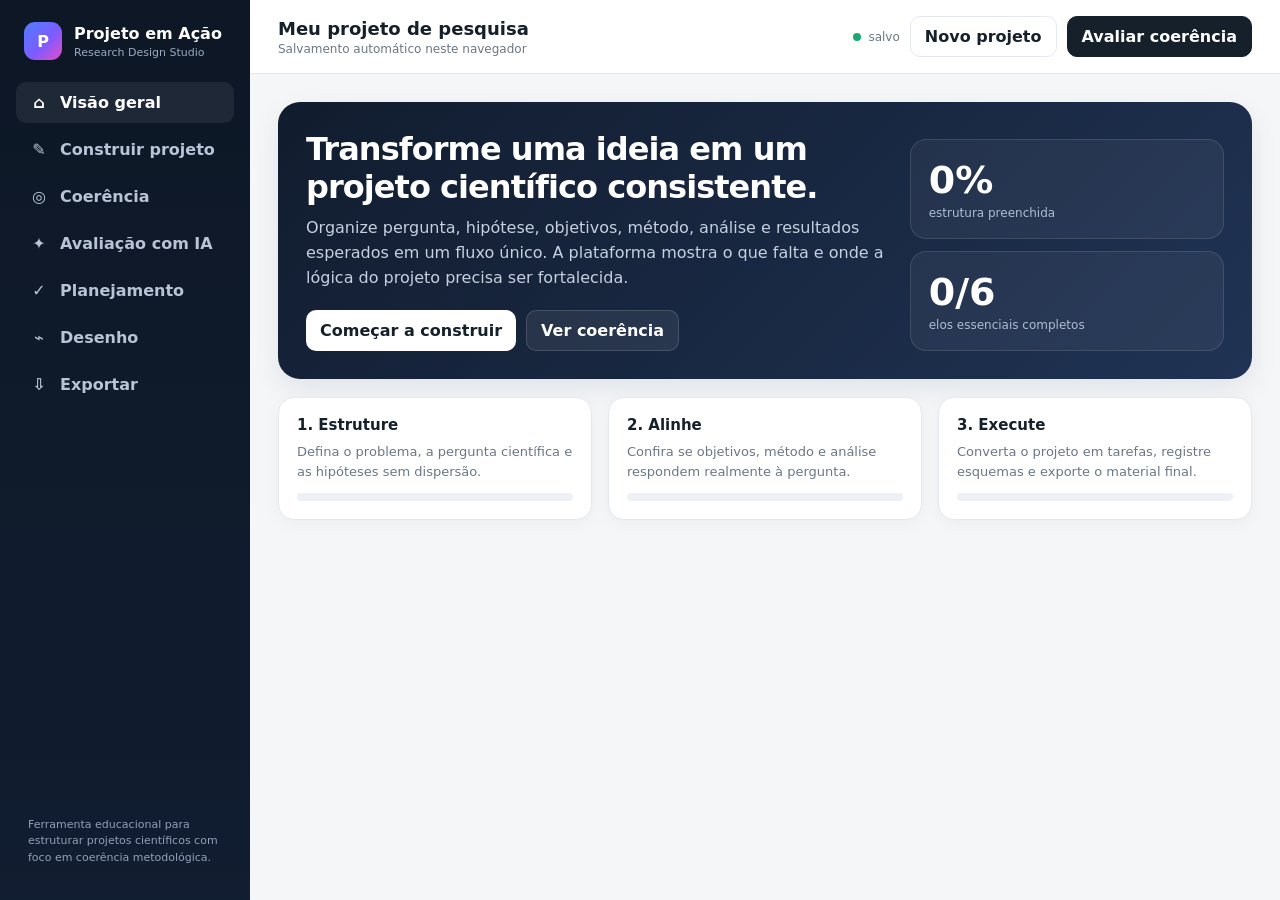
==== commit 8c70edde: "Add free local AI project evaluation" ====
--- a/index.html
+++ b/index.html
@@ -108,6 +108,7 @@
       <button class="active" data-page="home"><span class="ico">⌂</span><span>Visão geral</span></button>
       <button data-page="builder"><span class="ico">✎</span><span>Construir projeto</span></button>
       <button data-page="coherence"><span class="ico">◎</span><span>Coerência</span></button>
+      <button data-page="ai"><span class="ico">✦</span><span>Avaliação com IA</span></button>
       <button data-page="tasks"><span class="ico">✓</span><span>Planejamento</span></button>
       <button data-page="draw"><span class="ico">⌁</span><span>Desenho</span></button>
       <button data-page="export"><span class="ico">⇩</span><span>Exportar</span></button>
@@ -168,6 +169,27 @@
           <div class="progress"><i id="scoreProgress"></i></div>
         </div>
         <div class="feedback" id="feedback"></div>
+      </div>
+    </section>
+
+    <section class="page" id="ai">
+      <div class="section-head"><div><h2>Avaliação com IA</h2><p>Parecer qualitativo sobre a lógica científica do projeto.</p></div></div>
+      <div class="coherence-grid">
+        <div class="score-panel">
+          <div class="badge good">IA local • gratuito</div>
+          <div style="font-size:20px;font-weight:900;margin:14px 0 8px">Qwen 2.5 Instruct</div>
+          <p style="color:var(--muted);line-height:1.5">A análise roda no seu próprio navegador. Nenhuma chave de API é necessária e o texto do projeto não precisa ser enviado para um servidor de IA.</p>
+          <div class="callout" style="margin-top:14px">Na primeira execução, o navegador baixa o modelo. Isso pode levar alguns minutos e consumir algumas centenas de MB. Depois, o navegador pode reutilizar o cache.</div>
+          <button class="btn accent" id="runAI" style="margin-top:16px;width:100%">Analisar meu projeto com IA</button>
+          <div id="aiStatus" style="margin-top:12px;font-size:12px;color:var(--muted)">IA ainda não carregada.</div>
+        </div>
+        <div>
+          <div class="card pad" style="min-height:440px">
+            <h3 style="font-size:18px">Parecer da IA</h3>
+            <p style="color:var(--muted);font-size:13px">A avaliação considera coerência entre pergunta, hipótese, objetivos, método, análise e resultado esperado.</p>
+            <div id="aiResult" style="white-space:pre-wrap;line-height:1.65;font-size:14px;margin-top:16px;color:#2a3543">Preencha seu projeto e clique em “Analisar meu projeto com IA”.</div>
+          </div>
+        </div>
       </div>
     </section>
 
@@ -344,5 +366,101 @@
 $("#importJson").onclick=()=>$("#jsonFile").click();
 $("#jsonFile").onchange=async e=>{const file=e.target.files[0];if(!file)return;try{state=JSON.parse(await file.text());localStorage.setItem("projeto-em-acao-v3",JSON.stringify(state));location.reload()}catch{toast("Arquivo JSON inválido.")}};
 </script>
+
+<script type="module">
+let aiPipe = null;
+let aiLoading = false;
+
+function aiProjectText(){
+  const f = state.fields || {};
+  return [
+    ["Tema",f.tema],["Propósito",f.proposito],["Pergunta científica",f.pergunta],
+    ["Hipóteses",f.hipoteses],["Objetivos",f.objetivos],["Método",f.metodo],
+    ["Plano de análise",f.analise],["Resultado esperado",f.resultado],
+    ["Limitações",f.limitacoes],["Impacto",f.impacto]
+  ].map(([k,v])=>k+":\n"+(v||"[não preenchido]")).join("\n\n");
+}
+
+async function getAI(){
+  if(aiPipe) return aiPipe;
+  if(aiLoading) throw new Error("A IA já está sendo carregada.");
+  aiLoading = true;
+  const status = document.querySelector("#aiStatus");
+  try{
+    status.textContent = "Carregando biblioteca de IA...";
+    const { pipeline } = await import("https://cdn.jsdelivr.net/npm/@huggingface/transformers@3.8.1");
+    status.textContent = "Baixando/carregando o modelo local. Na primeira vez isso pode demorar...";
+    aiPipe = await pipeline("text-generation","onnx-community/Qwen2.5-0.5B-Instruct",{
+      dtype:"q4",
+      device:("gpu" in navigator) ? "webgpu" : "wasm",
+      progress_callback:(p)=>{
+        if(p && p.status==="progress" && typeof p.progress==="number"){
+          status.textContent = "Carregando IA: "+Math.round(p.progress)+"%";
+        } else if(p && p.file){
+          status.textContent = "Preparando modelo: "+p.file;
+        }
+      }
+    });
+    status.textContent = "IA pronta para analisar.";
+    return aiPipe;
+  } finally {
+    aiLoading = false;
+  }
+}
+
+async function runAIReview(){
+  const btn=document.querySelector("#runAI");
+  const status=document.querySelector("#aiStatus");
+  const out=document.querySelector("#aiResult");
+  const m=metrics();
+  if(m.coreOk < 3){
+    out.textContent="Preencha pelo menos três dos seis eixos essenciais antes da avaliação com IA: pergunta, hipóteses, objetivos, método, análise e resultado esperado.";
+    return;
+  }
+  btn.disabled=true; btn.textContent="Analisando...";
+  out.textContent="Preparando avaliação...";
+  try{
+    const pipe=await getAI();
+    const prompt = `Você é um orientador científico experiente. Avalie o projeto abaixo em português do Brasil.
+Seja objetivo, rigoroso e útil. Não invente referências nem dados.
+Analise SOMENTE o que foi fornecido.
+
+Entregue exatamente estas seções:
+1. SÍNTESE DO PROJETO
+2. PONTOS FORTES
+3. INCONSISTÊNCIAS OU LACUNAS
+4. COERÊNCIA: pergunta → hipótese → objetivos → método → análise → resultado esperado
+5. TRÊS MELHORIAS PRIORITÁRIAS
+6. PERGUNTAS QUE O ORIENTADOR DEVERIA FAZER
+
+Projeto:
+${aiProjectText()}`;
+    status.textContent="A IA está redigindo o parecer...";
+    const messages=[
+      {role:"system",content:"Você avalia projetos científicos com rigor metodológico e escreve em português brasileiro."},
+      {role:"user",content:prompt}
+    ];
+    const result=await pipe(messages,{max_new_tokens:700,do_sample:false,repetition_penalty:1.08});
+    let text="";
+    if(Array.isArray(result) && result[0]){
+      const gen=result[0].generated_text;
+      if(Array.isArray(gen)){
+        const last=gen[gen.length-1];
+        text=last?.content||JSON.stringify(last);
+      } else text=String(gen||"");
+    }
+    out.textContent=text.trim()||"A IA não retornou texto. Tente novamente.";
+    status.textContent="Avaliação concluída localmente.";
+  }catch(err){
+    console.error(err);
+    status.textContent="Não foi possível executar a IA local neste navegador.";
+    out.textContent="A IA local não conseguiu iniciar. Isso pode acontecer quando WebGPU/WASM, memória ou o download do modelo são bloqueados. A avaliação automática tradicional da aba Coerência continua funcionando.";
+  }finally{
+    btn.disabled=false; btn.textContent="Analisar meu projeto com IA";
+  }
+}
+document.querySelector("#runAI").addEventListener("click",runAIReview);
+</script>
+
 </body>
 </html>
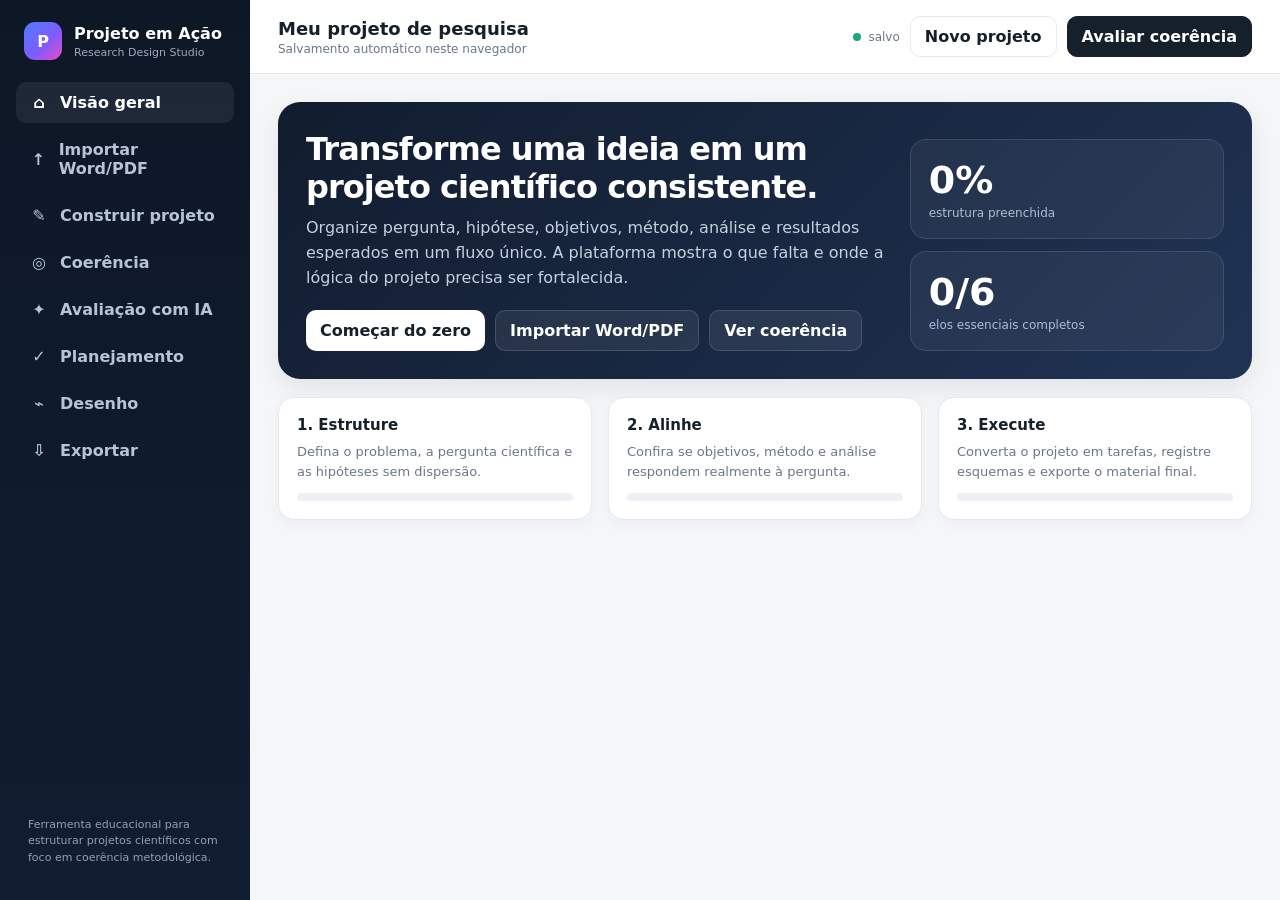
==== commit eee45e09: "Add Word and PDF project import with automatic structuring" ====
--- a/index.html
+++ b/index.html
@@ -106,6 +106,7 @@
     <div class="brand"><div class="logo">P</div><div><h1>Projeto em Ação</h1><small>Research Design Studio</small></div></div>
     <nav class="nav" id="nav">
       <button class="active" data-page="home"><span class="ico">⌂</span><span>Visão geral</span></button>
+      <button data-page="import"><span class="ico">↑</span><span>Importar Word/PDF</span></button>
       <button data-page="builder"><span class="ico">✎</span><span>Construir projeto</span></button>
       <button data-page="coherence"><span class="ico">◎</span><span>Coerência</span></button>
       <button data-page="ai"><span class="ico">✦</span><span>Avaliação com IA</span></button>
@@ -135,7 +136,8 @@
           <h2>Transforme uma ideia em um projeto científico consistente.</h2>
           <p>Organize pergunta, hipótese, objetivos, método, análise e resultados esperados em um fluxo único. A plataforma mostra o que falta e onde a lógica do projeto precisa ser fortalecida.</p>
           <div class="hero-actions">
-            <button class="btn light" data-go="builder">Começar a construir</button>
+            <button class="btn light" data-go="builder">Começar do zero</button>
+            <button class="btn ghost" data-go="import">Importar Word/PDF</button>
             <button class="btn ghost" data-go="coherence">Ver coerência</button>
           </div>
         </div>
@@ -148,6 +150,38 @@
         <div class="card pad"><h3>1. Estruture</h3><p>Defina o problema, a pergunta científica e as hipóteses sem dispersão.</p><div class="progress"><i id="homeP1"></i></div></div>
         <div class="card pad"><h3>2. Alinhe</h3><p>Confira se objetivos, método e análise respondem realmente à pergunta.</p><div class="progress"><i id="homeP2"></i></div></div>
         <div class="card pad"><h3>3. Execute</h3><p>Converta o projeto em tarefas, registre esquemas e exporte o material final.</p><div class="progress"><i id="homeP3"></i></div></div>
+      </div>
+    </section>
+
+    <section class="page" id="import">
+      <div class="section-head"><div><h2>Importar projeto existente</h2><p>Envie um Word ou PDF. A plataforma extrai o texto, organiza as partes do projeto e mostra o que precisa melhorar.</p></div></div>
+      <div class="card pad" style="max-width:980px">
+        <div id="dropZone" style="border:2px dashed #cfd6e3;border-radius:18px;padding:34px;text-align:center;background:#fafbfc">
+          <div style="font-size:34px;margin-bottom:10px">↑</div>
+          <h3 style="font-size:19px;margin:0 0 6px">Arraste seu projeto aqui</h3>
+          <p style="color:var(--muted);font-size:13px;margin:0 0 16px">Aceita .docx e .pdf com texto selecionável.</p>
+          <button class="btn accent" id="chooseProjectFile">Selecionar arquivo</button>
+          <input id="projectFile" type="file" accept=".docx,.pdf,application/pdf,application/vnd.openxmlformats-officedocument.wordprocessingml.document" hidden>
+        </div>
+        <div id="importProgress" style="display:none;margin-top:16px">
+          <div style="display:flex;justify-content:space-between;gap:12px;font-size:13px"><b id="importStatus">Lendo arquivo...</b><span id="importPercent">0%</span></div>
+          <div class="progress" style="margin-top:8px"><i id="importBar"></i></div>
+        </div>
+        <div id="importResult" style="display:none;margin-top:18px">
+          <div class="callout" id="importSummary"></div>
+          <div style="display:flex;gap:10px;flex-wrap:wrap;margin-top:12px">
+            <button class="btn accent" id="organizeAI">Organizar automaticamente</button>
+            <button class="btn" id="reviewImported">Revisar campos</button>
+            <button class="btn" id="evaluateImported">Avaliar melhorias</button>
+          </div>
+          <div style="margin-top:16px">
+            <details>
+              <summary style="cursor:pointer;font-weight:800">Ver texto extraído</summary>
+              <pre id="extractedText" style="margin-top:10px;max-height:360px;overflow:auto;white-space:pre-wrap;background:#f7f8fa;color:#344054;border:1px solid var(--line);border-radius:12px;padding:14px;font-size:12px"></pre>
+            </details>
+          </div>
+        </div>
+        <div class="callout" style="margin-top:16px"><b>PDF escaneado:</b> se o arquivo for apenas uma imagem, sem texto selecionável, esta versão não consegue ler automaticamente. Nesse caso será necessário OCR.</div>
       </div>
     </section>
 
@@ -367,6 +401,133 @@
 $("#jsonFile").onchange=async e=>{const file=e.target.files[0];if(!file)return;try{state=JSON.parse(await file.text());localStorage.setItem("projeto-em-acao-v3",JSON.stringify(state));location.reload()}catch{toast("Arquivo JSON inválido.")}};
 </script>
 
+<script>
+let importedText = "";
+
+function setImportProgress(show,status,pct){
+  const wrap=document.querySelector("#importProgress");
+  if(!wrap)return;
+  wrap.style.display=show?"block":"none";
+  if(status)document.querySelector("#importStatus").textContent=status;
+  if(typeof pct==="number"){
+    document.querySelector("#importPercent").textContent=Math.round(pct)+"%";
+    document.querySelector("#importBar").style.width=Math.max(0,Math.min(100,pct))+"%";
+  }
+}
+function cleanExtractedText(t){
+  return String(t||"")
+    .replace(/\u0000/g," ")
+    .replace(/[ \t]+\n/g,"\n")
+    .replace(/\n{4,}/g,"\n\n")
+    .replace(/[ \t]{2,}/g," ")
+    .trim();
+}
+async function readDocx(file){
+  const buf=await file.arrayBuffer();
+  const mod=await import("https://cdn.jsdelivr.net/npm/mammoth@1.10.0/+esm");
+  const result=await mod.extractRawText({arrayBuffer:buf});
+  return cleanExtractedText(result.value);
+}
+async function readPdf(file){
+  const pdfjs=await import("https://cdn.jsdelivr.net/npm/pdfjs-dist@4.10.38/build/pdf.min.mjs");
+  pdfjs.GlobalWorkerOptions.workerSrc="https://cdn.jsdelivr.net/npm/pdfjs-dist@4.10.38/build/pdf.worker.min.mjs";
+  const data=new Uint8Array(await file.arrayBuffer());
+  const pdf=await pdfjs.getDocument({data}).promise;
+  const pages=[];
+  for(let i=1;i<=pdf.numPages;i++){
+    setImportProgress(true,"Extraindo texto do PDF — página "+i+" de "+pdf.numPages,10+(i/pdf.numPages)*70);
+    const page=await pdf.getPage(i);
+    const content=await page.getTextContent();
+    pages.push(content.items.map(x=>x.str).join(" "));
+  }
+  return cleanExtractedText(pages.join("\n\n"));
+}
+function sectionByHeadings(text, headings){
+  const lines=text.split(/\n+/);
+  const norm=s=>s.normalize("NFD").replace(/[\u0300-\u036f]/g,"").toLowerCase().trim();
+  const hs=headings.map(norm);
+  let start=-1;
+  for(let i=0;i<lines.length;i++){
+    const n=norm(lines[i]);
+    if(hs.some(h=>n===h || n.startsWith(h+" ") || n.startsWith(h+":"))){start=i+1;break}
+  }
+  if(start<0)return "";
+  const out=[];
+  const common=["resumo","abstract","introducao","justificativa","problema","questao de pesquisa","pergunta cientifica","hipotese","hipoteses","objetivo geral","objetivos","metodologia","metodo","materiais e metodos","analise de dados","analises estatisticas","resultados esperados","limitacoes","cronograma","referencias","referencias bibliograficas"];
+  for(let i=start;i<lines.length && out.join(" ").length<5000;i++){
+    const n=norm(lines[i]);
+    if(i>start && common.some(h=>n===h || n.startsWith(h+":")))break;
+    if(lines[i].trim())out.push(lines[i].trim());
+  }
+  return out.join("\n").trim();
+}
+function heuristicProject(text){
+  const f={};
+  f.proposito=sectionByHeadings(text,["justificativa","relevância","relevancia"]);
+  f.pergunta=sectionByHeadings(text,["pergunta científica","pergunta cientifica","questão de pesquisa","questao de pesquisa","problema de pesquisa"]);
+  f.hipoteses=sectionByHeadings(text,["hipóteses","hipoteses","hipótese","hipotese"]);
+  f.objetivos=sectionByHeadings(text,["objetivos","objetivo geral"]);
+  f.metodo=sectionByHeadings(text,["metodologia","método","metodo","materiais e métodos","materiais e metodos"]);
+  f.analise=sectionByHeadings(text,["análise de dados","analise de dados","análises estatísticas","analises estatisticas","tratamento dos dados"]);
+  f.resultado=sectionByHeadings(text,["resultados esperados","resultado esperado"]);
+  f.limitacoes=sectionByHeadings(text,["limitações","limitacoes","limitações do estudo","limitacoes do estudo"]);
+  f.referencia=sectionByHeadings(text,["referencial teórico","referencial teorico","fundamentação teórica","fundamentacao teorica"]);
+  const titleLines=text.split(/\n+/).map(x=>x.trim()).filter(Boolean).slice(0,8);
+  f.tema=titleLines.find(x=>x.length>15 && x.length<220)||"";
+  return f;
+}
+function applyImportedFields(fields){
+  let count=0;
+  for(const [k,v] of Object.entries(fields||{})){
+    if(v && typeof v==="string" && v.trim()){
+      state.fields[k]=v.trim();
+      count++;
+    }
+  }
+  save(false);
+  buildStep();
+  update();
+  return count;
+}
+async function handleProjectFile(file){
+  if(!file)return;
+  setImportProgress(true,"Lendo "+file.name,5);
+  document.querySelector("#importResult").style.display="none";
+  try{
+    const lower=file.name.toLowerCase();
+    if(lower.endsWith(".docx")) importedText=await readDocx(file);
+    else if(lower.endsWith(".pdf")) importedText=await readPdf(file);
+    else throw new Error("Formato não suportado.");
+    if(importedText.length<80) throw new Error("Pouco ou nenhum texto foi encontrado. O PDF pode estar escaneado.");
+    setImportProgress(true,"Identificando as partes do projeto...",90);
+    const found=applyImportedFields(heuristicProject(importedText));
+    document.querySelector("#extractedText").textContent=importedText;
+    document.querySelector("#importSummary").innerHTML="<b>Arquivo lido com sucesso.</b> Foram extraídos "+importedText.split(/\s+/).filter(Boolean).length.toLocaleString("pt-BR")+" termos. "+found+" campos foram reconhecidos imediatamente por títulos/seções. Clique em <b>Organizar automaticamente</b> para a IA tentar classificar também o conteúdo sem títulos padronizados.";
+    document.querySelector("#importResult").style.display="block";
+    setImportProgress(true,"Importação concluída",100);
+    toast("Projeto importado.");
+  }catch(err){
+    console.error(err);
+    setImportProgress(true,"Não foi possível ler o arquivo",0);
+    document.querySelector("#importResult").style.display="block";
+    document.querySelector("#importSummary").innerHTML="<b>Falha na leitura.</b> "+(err?.message||"Verifique o arquivo.");
+    document.querySelector("#extractedText").textContent="";
+  }
+}
+const choose=document.querySelector("#chooseProjectFile");
+const input=document.querySelector("#projectFile");
+const zone=document.querySelector("#dropZone");
+if(choose&&input){
+ choose.onclick=()=>input.click();
+ input.onchange=e=>handleProjectFile(e.target.files?.[0]);
+ zone.ondragover=e=>{e.preventDefault();zone.style.borderColor="#4f7cff"};
+ zone.ondragleave=()=>zone.style.borderColor="#cfd6e3";
+ zone.ondrop=e=>{e.preventDefault();zone.style.borderColor="#cfd6e3";handleProjectFile(e.dataTransfer.files?.[0])};
+}
+document.querySelector("#reviewImported").onclick=()=>showPage("builder");
+document.querySelector("#evaluateImported").onclick=()=>{showPage("coherence");evaluate()};
+</script>
+
 <script type="module">
 let aiPipe = null;
 let aiLoading = false;
@@ -408,6 +569,53 @@
   }
 }
 
+function extractJsonObject(text){
+  const raw=String(text||"").replace(/\x60\x60\x60json/gi,"").replace(/\x60\x60\x60/g,"");
+  const a=raw.indexOf("{"), b=raw.lastIndexOf("}");
+  if(a<0||b<=a)throw new Error("A IA não retornou JSON válido.");
+  return JSON.parse(raw.slice(a,b+1));
+}
+
+async function organizeImportedWithAI(){
+  const btn=document.querySelector("#organizeAI");
+  const status=document.querySelector("#importStatus");
+  if(!importedText || importedText.length<80){toast("Importe primeiro um Word ou PDF.");return}
+  btn.disabled=true;btn.textContent="Organizando...";
+  setImportProgress(true,"Preparando IA local...",92);
+  try{
+    const pipe=await getAI();
+    const excerpt=importedText.slice(0,26000);
+    const prompt=`Leia o texto de um projeto científico e extraia SOMENTE informações que estejam realmente presentes.
+Retorne APENAS JSON válido, sem markdown, com estas chaves:
+tema, proposito, referencia, pergunta, hipoteses, objetivos, metodo, analise, resultado, limitacoes, impacto.
+Se uma informação não estiver presente, use string vazia.
+Não invente dados, hipóteses, métodos ou resultados.
+Mantenha o conteúdo em português e resuma apenas quando necessário para caber.
+
+TEXTO:
+${excerpt}`;
+    status.textContent="A IA está identificando as partes do projeto...";
+    const result=await pipe([
+      {role:"system",content:"Você extrai estrutura de projetos científicos sem inventar conteúdo e responde JSON válido."},
+      {role:"user",content:prompt}
+    ],{max_new_tokens:1100,do_sample:false,repetition_penalty:1.05});
+    const gen=result?.[0]?.generated_text;
+    const txt=Array.isArray(gen)?(gen[gen.length-1]?.content||""):String(gen||"");
+    const obj=extractJsonObject(txt);
+    const n=applyImportedFields(obj);
+    document.querySelector("#importSummary").innerHTML="<b>Organização com IA concluída.</b> "+n+" campos foram preenchidos ou refinados a partir do conteúdo do documento. Revise os campos antes de considerar a extração definitiva.";
+    setImportProgress(true,"Projeto organizado com IA",100);
+    toast("Estrutura identificada pela IA.");
+  }catch(err){
+    console.error(err);
+    document.querySelector("#importSummary").innerHTML="<b>A organização por IA não foi concluída.</b> A extração por títulos continua disponível. Tente novamente ou revise os campos manualmente.";
+    setImportProgress(true,"IA local indisponível para esta importação",100);
+  }finally{
+    btn.disabled=false;btn.textContent="Organizar automaticamente";
+  }
+}
+document.querySelector("#organizeAI")?.addEventListener("click",organizeImportedWithAI);
+
 async function runAIReview(){
   const btn=document.querySelector("#runAI");
   const status=document.querySelector("#aiStatus");
